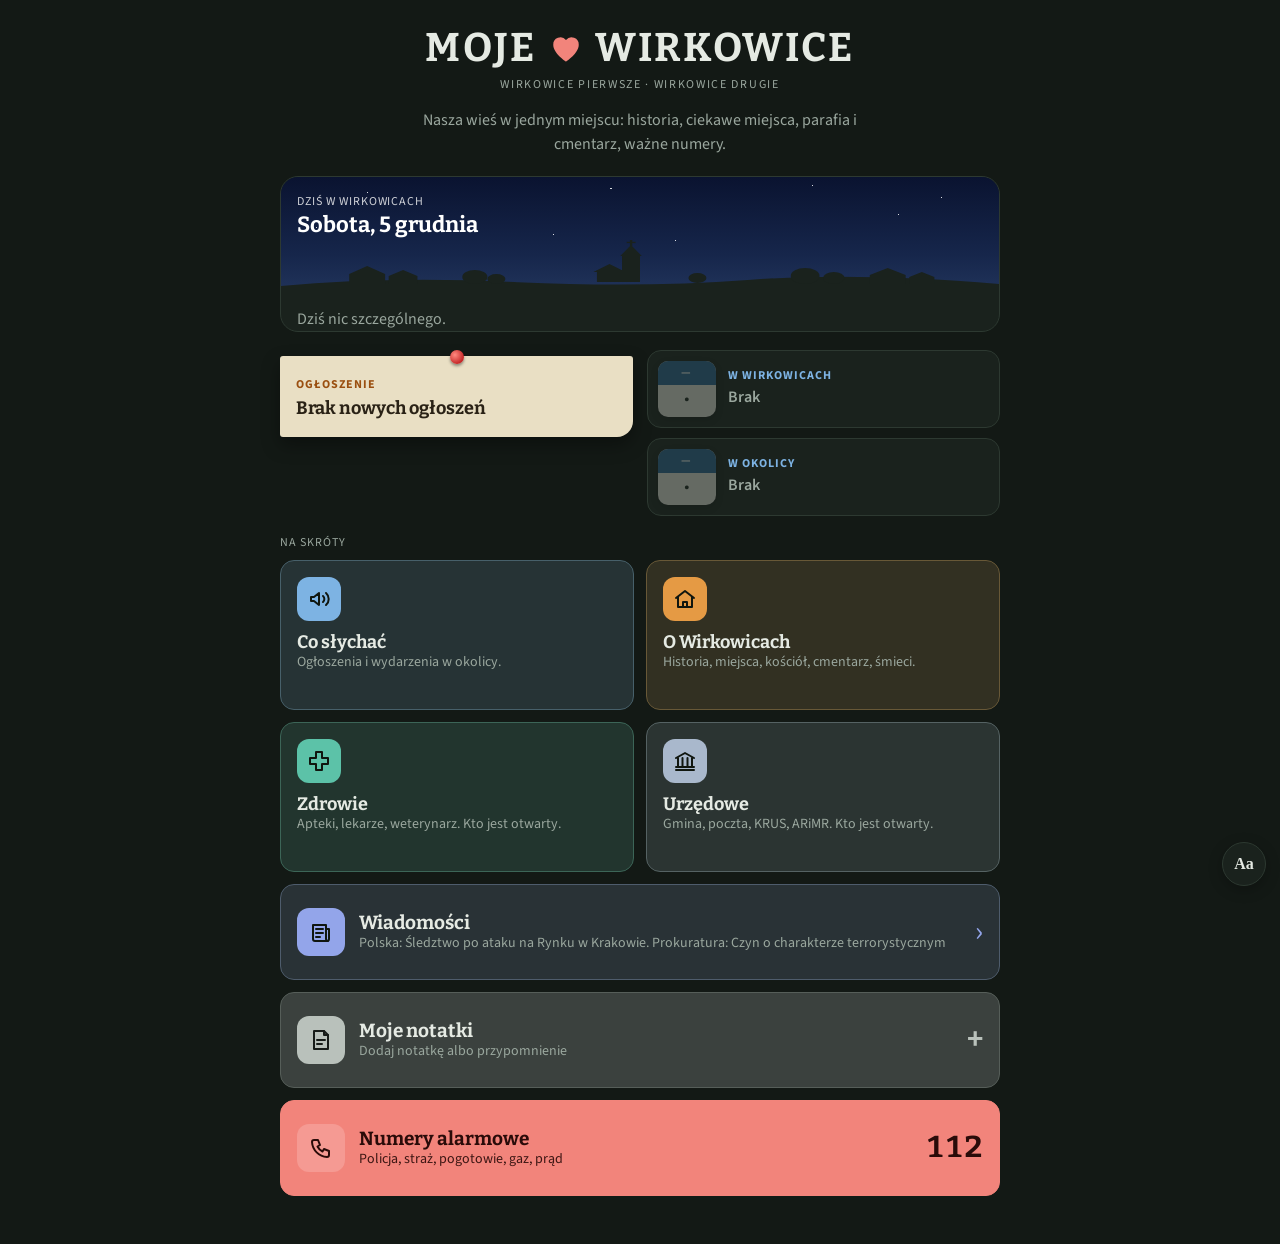
==== index.html @ 8e4ff2de "Pogoda z modelu ICON (dokładniejsza dla Polski) Co-Authored-By: Claude Opus 5.5 <noreply@anthropic.c" ====
<!doctype html>
<html lang="pl">
<head>
<meta charset="utf-8">
<meta name="viewport" content="width=device-width,initial-scale=1,viewport-fit=cover">
<meta name="robots" content="noindex,nofollow">
<meta name="theme-color" content="#131915">
<link rel="manifest" href="manifest.json">
<link rel="icon" href="ikona-192.png" type="image/png">
<link rel="apple-touch-icon" href="ikona-180.png">
<meta name="apple-mobile-web-app-capable" content="yes">
<meta name="apple-mobile-web-app-title" content="Wirkowice">
<style>body{margin:0}[hidden]{display:none!important}</style>
<script src="ustawienia.js"></script>
<script>if("serviceWorker" in navigator) addEventListener("load",()=>navigator.serviceWorker.register("sw.js").catch(()=>{}));</script>
</head>
<body>
<title>Moje Wirkowice</title>
<meta name="claude:viewport-fit-sides" content="cover">
<link rel="preconnect" href="https://fonts.googleapis.com">
<link rel="preconnect" href="https://fonts.gstatic.com" crossorigin>
<link rel="stylesheet" href="https://fonts.googleapis.com/css2?family=Bitter:wght@500;700&family=Source+Sans+3:wght@400;600;700&display=swap">
<link rel="stylesheet" href="wspolne.css">
<style>
/* Ogłoszenie jak kartka przypięta pinezką, wydarzenie jak kartka z kalendarza — każde wygląda inaczej */
.news{display:grid;grid-template-columns:1fr 1fr;gap:14px;margin:0 0 18px;align-items:start}
@media (max-width:600px){ .news{grid-template-columns:1fr} }
.news a{text-decoration:none;min-width:0}
.wyd2{display:flex;flex-direction:column;gap:10px;min-width:0}
.wyd2 .kal{grid-template-columns:58px 1fr;padding:10px;gap:12px}
.wyd2 .kal-d{font-size:24px}
.wyd2 .kal.pusty .kal-k{opacity:.35}
.wyd2 .kal.pusty .t{color:var(--muted);font-weight:600}
.news .t{font-weight:700;line-height:1.3;overflow:hidden;display:-webkit-box;-webkit-line-clamp:2;-webkit-box-orient:vertical}
.news .k{display:flex;align-items:center;gap:6px;font-size:12px;letter-spacing:.08em;text-transform:uppercase;font-weight:700}
.na-skroty{margin:4px 0 8px}
/* Wiadomości: szeroki kafelek z najnowszym nagłówkiem */
.tile.wiad-tile{grid-template-columns:48px 1fr auto;background:color-mix(in srgb,var(--h) 12%,var(--panel));border-color:color-mix(in srgb,var(--h) 32%,var(--line))}
.tile.wiad-tile:hover{border-color:var(--h)}
.tile.wiad-tile .ic{background:var(--h);color:#10160F}
.tile.wiad-tile p{display:-webkit-box;-webkit-line-clamp:2;-webkit-box-orient:vertical;overflow:hidden}
.tile.wiad-tile .big{grid-column:3;grid-row:1 / span 3;font-size:30px;color:var(--h)}
/* Moje notatki: szeroki pasek jak numery alarmowe, ale spokojny — ciemnoszary, tylko 112 jest pełnym kolorem */
.tile.notatki{--h:#B9C1BB;grid-template-columns:48px 1fr auto;background:#3B413E;border-color:#565E59}
.tile.notatki:hover{border-color:var(--h)}
.tile.notatki .ic{background:var(--h);color:#171C19}
.tile.notatki .big{grid-column:3;grid-row:1 / span 3;font-family:var(--f-display);font-weight:700;font-size:30px;color:var(--h);font-variant-numeric:tabular-nums}
/* Logo na górze: MOJE ♥ WIRKOWICE, na środku */
.logo{text-align:center;margin:6px 0 14px}
.logo h1{display:flex;justify-content:center;align-items:center;gap:.28em;font-size:clamp(26px,8.4vw,40px);letter-spacing:.06em;line-height:1.1;margin:0}
.logo .serce{width:.9em;height:.9em;fill:var(--alarm);flex:none}
.logo .eyebrow{margin:6px 0 0;letter-spacing:.14em}
.logo + .lead{text-align:center;margin-inline:auto}
@media (prefers-reduced-motion: no-preference){ .logo .serce{animation:bicie 2.4s ease-in-out infinite} }
@keyframes bicie{0%,60%,100%{transform:scale(1)}15%{transform:scale(1.14)}30%{transform:scale(1)}45%{transform:scale(1.08)}}
/* Karta „Dziś”: na górze niebo w kolorze pory dnia i pogody, z sylwetką wsi; pod spodem to, co dziś ważne */
.dzis{border-radius:18px;background:var(--panel);border:1px solid var(--line);margin:0 0 18px;overflow:hidden}
.niebo{--sky:linear-gradient(180deg,#2E6DB4,#79AEDB);position:relative;padding:16px 16px 58px;color:#fff;background:var(--sky)}
.niebo.chmury{--sky:linear-gradient(180deg,#4B5B70,#8A99AB)}
.niebo.deszcz{--sky:linear-gradient(180deg,#323C4A,#5D6977)}
.niebo.zmierzch{--sky:linear-gradient(180deg,#27305E 0%,#8E4E6B 58%,#E39A5B 100%)}
.niebo.noc{--sky:linear-gradient(180deg,#0A1330 0%,#16264B 65%,#22355C 100%)}
.niebo.noc::before{content:"";position:absolute;inset:0 0 40% 0;pointer-events:none;opacity:.85;background-image:
  radial-gradient(1.4px 1.4px at 12% 22%,#fff 50%,transparent 51%),radial-gradient(1px 1px at 28% 58%,#fff 50%,transparent 51%),
  radial-gradient(1.6px 1.6px at 46% 16%,#fff 50%,transparent 51%),radial-gradient(1px 1px at 61% 44%,#fff 50%,transparent 51%),
  radial-gradient(1.2px 1.2px at 74% 12%,#fff 50%,transparent 51%),radial-gradient(1px 1px at 86% 52%,#fff 50%,transparent 51%),
  radial-gradient(1.3px 1.3px at 38% 80%,#fff 50%,transparent 51%),radial-gradient(1px 1px at 92% 28%,#fff 50%,transparent 51%),
  radial-gradient(1px 1px at 5% 70%,#fff 50%,transparent 51%),radial-gradient(1.2px 1.2px at 55% 88%,#fff 50%,transparent 51%)}
.niebo>*{position:relative}
.niebo .eyebrow{color:rgba(255,255,255,.8)}
.dz-gl{display:flex;justify-content:space-between;align-items:center;gap:12px}
.dz-gl h2{font-size:22px;margin:0;color:#fff}
.pog{display:flex;align-items:center;gap:6px;flex:none}
.pog-ik{font-size:34px;line-height:1;filter:drop-shadow(0 2px 6px rgba(0,0,0,.25))}
.pog-t{font-family:var(--f-display);font-weight:700;font-size:40px;line-height:1;font-variant-numeric:tabular-nums}
.pog-opis{margin:6px 0 0;color:rgba(255,255,255,.92);font-size:15px;text-shadow:0 1px 2px rgba(0,0,0,.25)}
.pog-opis:empty{display:none}
.alert{display:flex;align-items:center;gap:8px;margin:10px 0 0;padding:7px 12px;border-radius:10px;font-weight:600;font-size:15px;
  background:rgba(8,14,30,.4);border:1px solid rgba(255,255,255,.3);color:#fff}
.alert b{color:var(--c)}
.niebo .wies{position:absolute;left:0;right:0;bottom:-1px;width:100%;height:58px;fill:var(--panel);display:block}
.dz-lista{display:flex;flex-direction:column;padding:0 16px}
.dz{--h:var(--green);display:grid;grid-template-columns:34px 1fr auto;align-items:center;gap:12px;padding:11px 0;border-bottom:1px solid var(--line);text-decoration:none;color:var(--fg)}
.dz:last-child{border-bottom:0}
.dz .i{width:34px;height:34px;border-radius:10px;display:grid;place-items:center;background:color-mix(in srgb,var(--h) 22%,var(--panel));color:var(--h)}
.dz .i svg{width:18px;height:18px}
.dz .x{min-width:0;line-height:1.3}
.dz .x small{display:block;color:var(--muted);font-size:14px}
.dz .x small.wk{display:flex;align-items:center;gap:8px;margin-top:3px}
.dz .x small.wk .worek{margin:0;vertical-align:0}
.dz .s{color:var(--muted);font-size:20px}
.dz.hot{margin:2px -10px;padding:11px 10px;border-radius:12px;border-bottom-color:transparent;background:color-mix(in srgb,var(--accent) 9%,transparent)}
.dz.hot .i{background:var(--accent);color:var(--on-accent)}
.dz.hot .x strong{color:var(--accent)}
.zrodlo-pog{margin:0;padding:2px 16px 12px;font-size:12px;color:var(--muted)}
.zrodlo-pog a{color:var(--muted)}
.moje{margin:0 0 14px}
.moje-gl{display:flex;justify-content:space-between;align-items:baseline;margin:0 0 6px}
.moje-gl h2{font-size:17px;margin:0}
.moje-gl a{color:var(--accent);font-weight:600;font-size:14px;text-decoration:none}
.moje-lista{display:flex;flex-direction:column;gap:8px}
.mn{display:flex;gap:10px;align-items:flex-start;padding:10px 12px;border-radius:12px;background:var(--panel);border:1px solid var(--line)}
.mn input{width:22px;height:22px;margin:1px 0 0;flex:none;accent-color:var(--green)}
.mn .tx{flex:1;min-width:0;white-space:pre-wrap;word-wrap:break-word;margin:0}
.mn small{display:block;color:var(--muted);font-size:13px;margin-top:2px}
.mn.due{background:var(--accent);border-color:var(--accent);color:var(--on-accent)}
.mn.due small{color:var(--on-accent);opacity:.9}
.mn.done .tx{text-decoration:line-through;opacity:.6}
</style>

<main class="wrap">
  <header class="logo">
    <h1 aria-label="Moje Wirkowice">MOJE<svg class="serce" viewBox="0 0 24 24" aria-hidden="true"><path d="M12 21s-8.5-5.3-8.5-11.2A4.8 4.8 0 0 1 12 6.6a4.8 4.8 0 0 1 8.5 3.2C20.5 15.7 12 21 12 21z"/></svg>WIRKOWICE</h1>
    <p class="eyebrow">Wirkowice Pierwsze · Wirkowice Drugie</p>
  </header>
  <p class="lead">Nasza wieś w jednym miejscu: historia, ciekawe miejsca, parafia i cmentarz, ważne numery.</p>

  <section class="dzis" aria-labelledby="dzData">
    <div class="niebo" id="niebo">
      <div class="dz-gl">
        <div><p class="eyebrow" style="margin:0">Dziś w Wirkowicach</p><h2 id="dzData"></h2></div>
        <div class="pog" id="pog" hidden><span class="pog-ik" id="pogIk" aria-hidden="true"></span><span class="pog-t" id="pogT"></span></div>
      </div>
      <p class="pog-opis" id="pogOpis"></p>
      <div id="pogAlert"></div>
      <svg class="wies" viewBox="0 0 400 58" preserveAspectRatio="none" aria-hidden="true">
        <path d="M0 46 Q60 36 130 42 T260 40 T400 44 V58 H0Z"/>
        <path d="M38 44V34l10-8 10 8v10zM60 44V36l8-6 8 6v8zM328 44V35l10-7 10 7v9zM350 44V37l7-5 7 5v7z"/>
        <path d="M176 42V31h14v11zM174 32l9-8 9 8zM190 42V15h10v27zM189 16l6-11 6 11z"/>
        <rect x="194.4" y="0" width="1.3" height="6"/><rect x="192.6" y="1.8" width="4.9" height="1.3"/>
        <circle cx="108" cy="37" r="7"/><circle cx="120" cy="39" r="5"/><circle cx="292" cy="36" r="8"/><circle cx="308" cy="38" r="6"/><circle cx="232" cy="38" r="5"/>
      </svg>
    </div>
    <div class="dz-lista" id="dzLista"><p class="muted" style="margin:10px 0">Wczytuję…</p></div>
  </section>

  <div class="news" aria-label="Najnowsze">
    <a href="co-slychac.html" id="nOgl" class="kartka"><span class="k">Ogłoszenie</span><span class="t">Wczytuję…</span><span class="m"></span></a>
    <div class="wyd2">
      <a href="co-slychac.html#wirkowice" id="nWydW" class="kal">
        <span class="kal-k" aria-hidden="true"><span class="kal-m">—</span><span class="kal-d">·</span><span class="kal-w"></span></span>
        <span class="kal-x"><span class="k">W Wirkowicach</span><span class="t">Wczytuję…</span><span class="m"></span><span class="cnt" hidden></span></span>
      </a>
      <a href="co-slychac.html#okolice" id="nWydO" class="kal">
        <span class="kal-k" aria-hidden="true"><span class="kal-m">—</span><span class="kal-d">·</span><span class="kal-w"></span></span>
        <span class="kal-x"><span class="k">W okolicy</span><span class="t">Wczytuję…</span><span class="m"></span><span class="cnt" hidden></span></span>
      </a>
    </div>
  </div>

  <section class="moje" id="moje" hidden aria-label="Moje notatki">
    <div class="moje-gl"><h2>Moje notatki</h2><a href="notatki.html">Wszystkie →</a></div>
    <div class="moje-lista" id="mojeLista"></div>
  </section>

  <p class="eyebrow na-skroty">Na skróty</p>
  <nav class="tiles kolor" aria-label="Działy">
    <a class="tile h-nieb" href="co-slychac.html">
      <span class="ic" aria-hidden="true"><svg viewBox="0 0 24 24" fill="none" stroke="currentColor" stroke-width="2" stroke-linecap="round" stroke-linejoin="round"><path d="M4 10v4h3l5 4V6L7 10z"/><path d="M16 9a4 4 0 0 1 0 6M19 6a8 8 0 0 1 0 12"/></svg></span>
      <span><h2>Co słychać</h2><p>Ogłoszenia i wydarzenia w okolicy.</p></span>
    </a>

    <a class="tile h-burs" href="o-wirkowicach.html">
      <span class="ic" aria-hidden="true"><svg viewBox="0 0 24 24" fill="none" stroke="currentColor" stroke-width="2" stroke-linecap="round" stroke-linejoin="round"><path d="M3 11l9-7 9 7"/><path d="M5 10v10h14V10"/><path d="M10 20v-5h4v5"/></svg></span>
      <span><h2>O Wirkowicach</h2><p>Historia, miejsca, kościół, cmentarz, śmieci.</p></span>
    </a>

    <a class="tile h-mieta" href="zdrowie.html">
      <span class="ic" aria-hidden="true"><svg viewBox="0 0 24 24" fill="none" stroke="currentColor" stroke-width="2" stroke-linecap="round" stroke-linejoin="round"><path d="M9 3h6v6h6v6h-6v6H9v-6H3V9h6z"/></svg></span>
      <span><h2>Zdrowie</h2><p>Apteki, lekarze, weterynarz. Kto jest otwarty.</p></span>
    </a>

    <a class="tile h-stal" href="urzedowe.html">
      <span class="ic" aria-hidden="true"><svg viewBox="0 0 24 24" fill="none" stroke="currentColor" stroke-width="2" stroke-linecap="round" stroke-linejoin="round"><path d="M3 9l9-5 9 5"/><path d="M5 9v9M9.5 9v9M14.5 9v9M19 9v9"/><path d="M3 21h18M3 18h18"/></svg></span>
      <span><h2>Urzędowe</h2><p>Gmina, poczta, KRUS, ARiMR. Kto jest otwarty.</p></span>
    </a>

    <a class="tile wide wiad-tile h-ind" href="wiadomosci.html">
      <span class="ic" aria-hidden="true"><svg viewBox="0 0 24 24" fill="none" stroke="currentColor" stroke-width="2" stroke-linecap="round" stroke-linejoin="round"><path d="M4 5h13v14a2 2 0 0 0 2 2H6a2 2 0 0 1-2-2z"/><path d="M17 9h3v10a2 2 0 0 1-2 2"/><path d="M7 9h7M7 13h7M7 17h4"/></svg></span>
      <span><h2>Wiadomości</h2><p id="wiadNaj">Polska, świat, religia, rolnictwo.</p></span>
      <span class="big" aria-hidden="true">›</span>
    </a>

    <a class="tile wide notatki" href="notatki.html">
      <span class="ic" aria-hidden="true"><svg viewBox="0 0 24 24" fill="none" stroke="currentColor" stroke-width="2" stroke-linecap="round" stroke-linejoin="round"><path d="M5 3h10l4 4v14H5z"/><path d="M15 3v4h4M8 12h8M8 16h5"/></svg></span>
      <span><h2>Moje notatki</h2><p id="notatkiOpis">Przypomnienia, tylko w tym telefonie.</p></span>
      <span class="big" id="ileNotatek" aria-hidden="true">+</span>
    </a>

    <a class="tile wide alarm" href="alarmowe.html">
      <span class="ic" aria-hidden="true"><svg viewBox="0 0 24 24" fill="none" stroke="currentColor" stroke-width="2" stroke-linecap="round" stroke-linejoin="round"><path d="M5 4h4l2 5-2.5 1.5a11 11 0 0 0 5 5L15 13l5 2v4a2 2 0 0 1-2 2A16 16 0 0 1 3 6a2 2 0 0 1 2-2"/></svg></span>
      <span><h2>Numery alarmowe</h2><p>Policja, straż, pogotowie, gaz, prąd</p></span>
      <span class="big" aria-hidden="true">112</span>
    </a>
  </nav>

</main>

<script src="dane.js"></script>
<script src="godziny.js"></script>
<script>
// Moje notatki na stronie głównej: przypomnienia, które nadeszły (podświetlone), i notatki przypięte „na stronie głównej”
function mojeNotatki(){
  const l=notatki(), due=l.filter(naCzasie), przyp=l.filter(n=>n.naGlownej&&!naCzasie(n)&&!n.zrobione);
  const pokaz=[...due,...przyp].slice(0,5);
  // liczba niezrobionych notatek na fioletowym pasku
  const ile=l.filter(n=>!n.zrobione).length;
  document.getElementById("ileNotatek").textContent=ile||"+";
  document.getElementById("notatkiOpis").textContent=ile?(due.length?`${due.length} ${due.length===1?"przypomnienie":"przypomnienia"} na teraz`:"Twoje notatki i przypomnienia"):"Dodaj notatkę albo przypomnienie";
  document.getElementById("moje").hidden=!pokaz.length;
  document.getElementById("mojeLista").innerHTML=pokaz.map(n=>{ const d=naCzasie(n);
    return `<label class="mn${d?" due pilne":""}" data-id="${n.id}"><input type="checkbox" aria-label="Zrobione">
      <span class="tx">${esc(n.tekst)}${n.kiedy?`<small>${d?"⏰ Przypomnienie · ":"⏰ "}${esc(opisKiedy(n.kiedy))}</small>`:""}</span></label>`; }).join("");
}
document.getElementById("mojeLista").addEventListener("change",e=>{
  const id=e.target.closest(".mn")?.dataset.id; if(!id) return;
  const l=notatki(), n=l.find(x=>x.id===id); if(!n) return;
  n.zrobione=e.target.checked; zapiszNotatki(l);
  e.target.closest(".mn").classList.add("done"); setTimeout(mojeNotatki,700);   // chwila, żeby było widać przekreślenie
});
mojeNotatki();
setInterval(mojeNotatki,60e3);   // przypomnienie z godziną pojawi się samo, gdy apka jest otwarta
addEventListener("pageshow",mojeNotatki);

// ===== Karta „Dziś” =====
const IK={
  smieci:'<path d="M4 7h16M9 7V4h6v3M6 7l1 13h10l1-13"/>',
  msza:'<path d="M12 2v4M10 4h4"/><path d="M12 6l-5 5v10h10V11z"/>',
  wyd:'<rect x="3" y="5" width="18" height="16" rx="2"/><path d="M3 10h18M8 3v4M16 3v4"/>',
  apteka:'<path d="M9 3h6v6h6v6h-6v6H9v-6H3V9h6z"/>'};
const ik=n=>`<span class="i" aria-hidden="true"><svg viewBox="0 0 24 24" fill="none" stroke="currentColor" stroke-width="2.2" stroke-linecap="round" stroke-linejoin="round">${IK[n]}</svg></span>`;
const KOL={smieci:"h-ziel",msza:"h-burs",wyd:"h-nieb",apteka:"h-mieta"};
const wiersz=(n,html,href,hot)=>`<a class="dz ${KOL[n]}${hot?" hot pilne":""}" href="${href}">${ik(n)}<span class="x">${html}</span><span class="s" aria-hidden="true">›</span></a>`;
const duza=s=>s.charAt(0).toUpperCase()+s.slice(1);
document.getElementById("dzData").textContent=duza(DNI[new Date().getDay()])+", "+ladnaData(new Date());

// Msze: „Msze w tygodniu” / „Msze w niedziele” z karty Parafia. Linia z nazwą miesiąca (np. „w listopadzie także 17:00”) liczy się tylko w tym miesiącu.
const MIES_W=["styczni","lut","marc","kwietni","maj","czerwc","lipc","sierpni","wrześni","październik","listopad","grudni"];
function mszeDnia(p,d){
  const t=(d.getDay()===0?p["msze w niedziele"]:p["msze w tygodniu"])||""; const g=[];
  t.split(/\n/).forEach(l=>{ const zMies=/maj|czerwc|lipc|sierp|wrześ|paźdz|listop|grud|stycz|lut|marc|kwiet/i.test(l);
    if(zMies && !l.toLowerCase().includes(MIES_W[d.getMonth()])) return;
    (l.match(/\b\d{1,2}[:.]\d{2}\b/g)||[]).forEach(x=>g.push(x.replace(".",":"))); });
  return [...new Set(g)].sort((a,b)=>minuty(a)-minuty(b));
}
let DANE=null;
function rysujDzis(){
  if(!DANE) return; const {sm,wy,par,zd}=DANE, teraz=new Date(), out=[];
  // Śmieci
  if(sm.length){ const t=sm[0].d.getTime(), dz=sm.filter(x=>x.d.getTime()===t), n=dniDo(sm[0].d), r=dz.map(x=>x.r).join(", ");
    const worki=`<span class="worki">${dz.map(x=>worek(x.r)).join("")}</span>`;
    out.push(n===0?wiersz("smieci",`<strong>Dziś wywóz śmieci</strong> od 7:00<small class="wk">${worki}<span>${esc(r)}</span></small>`,"smieci.html",true)
      :n===1?wiersz("smieci",`<strong>Wieczorem wystaw worki</strong>, wywóz jutro od 7:00<small class="wk">${worki}<span>${esc(r)}</span></small>`,"smieci.html",true)
      :wiersz("smieci",`Wywóz śmieci: ${esc(kiedy(sm[0].d))}<small class="wk">${worki}<span>${esc(r)} · za ${n} dni</span></small>`,"smieci.html"));
  }
  // Msza: dziś pozostałe, a gdy już były — jutro
  const t=teraz.getHours()*60+teraz.getMinutes(), dzisM=mszeDnia(par,teraz).filter(g=>minuty(g)>t-30);
  if(dzisM.length) out.push(wiersz("msza",`Msza dziś: <strong>${dzisM.join(", ")}</strong><small>Kościół w Wirkowicach</small>`,"parafia.html"));
  else { const j=new Date(dzis().getTime()+864e5), jm=mszeDnia(par,j);
    if(jm.length) out.push(wiersz("msza",`Msza jutro: ${jm.join(", ")}<small>Kościół w Wirkowicach</small>`,"parafia.html")); }
  // Wydarzenie dziś albo jutro
  wy.filter(r=>dniDo(data(r.data))<=1).slice(0,2).forEach(r=>{ const n=dniDo(data(r.data));
    out.push(wiersz("wyd",`<strong>${n===0?"Dziś":"Jutro"}: ${esc(r.nazwa)}</strong><small>${[r.godzina,r.miejsce].filter(Boolean).map(esc).join(" · ")}</small>`,"co-slychac.html",n===0)); });
  // Najbliższa apteka czynna teraz
  const apt=zd.filter(p=>p.k==="apteka"&&otwarte(p.godziny,teraz)===true)[0];
  if(apt) out.push(wiersz("apteka",`Apteka czynna teraz: <strong>${esc(apt.nazwa)}</strong><small>${esc(apt.miejscowosc||"")}${apt.odl<999?", ok. "+kmTxt(apt.odl):""} · ${esc(doKtorej(apt.godziny,teraz))}</small>`,"zdrowie.html"));
  document.getElementById("dzLista").innerHTML=out.join("")||'<p class="muted" style="margin:10px 0 0">Dziś nic szczególnego.</p>';
}
setInterval(rysujDzis,60e3);

// Pogoda: Open-Meteo (darmowe, bez klucza). Ostatnia prognoza zapamiętana — bez internetu pokazujemy ją z godziną.
const POGODA="https://api.open-meteo.com/v1/forecast?latitude=50.8722&longitude=23.0737&current=temperature_2m,weather_code,is_day&daily=weather_code,sunrise,sunset,temperature_2m_max,temperature_2m_min,precipitation_sum,wind_gusts_10m_max&models=icon_seamless&timezone=Europe%2FWarsaw&forecast_days=2";   // ICON (DWD): gęsta siatka ok. 2 km nad Polską, najbliżej pomiarów IMGW
const OPIS=c=>c===0?["☀️","Bezchmurnie"]:c<=2?["🌤️","Niewielkie zachmurzenie"]:c===3?["☁️","Pochmurno"]:c<=48?["🌫️","Mgła"]:c<=57?["🌦️","Mżawka"]:c<=67?["🌧️","Deszcz"]:c<=77?["🌨️","Śnieg"]:c<=82?["🌧️","Przelotny deszcz"]:c<=86?["🌨️","Przelotny śnieg"]:["⛈️","Burza"];
const st=x=>Math.round(x)+"°";
async function pogoda(){
  let p=null, stara=false;
  try{ const r=await fetch(POGODA); if(!r.ok) throw 0; p=await r.json(); try{ localStorage.setItem("wirk-pogoda",JSON.stringify({t:Date.now(),p})); }catch(e){} }
  catch(e){ try{ const z=JSON.parse(localStorage.getItem("wirk-pogoda")||"null"); if(z&&Date.now()-z.t<36e5*12){ p=z.p; stara=new Date(z.t); } }catch(e2){} }
  if(!p) return;
  const c=p.current, d=p.daily, [ikona,opis]=OPIS(c.weather_code);
  document.getElementById("pog").hidden=false;
  niebo(c, d);
  document.getElementById("pogIk").textContent=c.weather_code===0&&!c.is_day?"🌙":ikona;
  document.getElementById("pogT").textContent=st(c.temperature_2m);
  document.getElementById("pogOpis").textContent=`${c.weather_code===0&&!c.is_day?"Pogodna noc":opis} · dziś ${st(d.temperature_2m_min[0])} / ${st(d.temperature_2m_max[0])} · jutro ${st(d.temperature_2m_min[1])} / ${st(d.temperature_2m_max[1])}, ${OPIS(d.weather_code[1])[1].toLowerCase()}`+(stara?` (prognoza z ${stara.getHours()}:${String(stara.getMinutes()).padStart(2,"0")})`:"");
  // Ostrzeżenia: przymrozek (najbliższa noc), burza, silny wiatr, duże opady, śnieg
  const a=[], noc=new Date().getHours()>=12?1:0, kody=[d.weather_code[0],d.weather_code[1]];
  if(d.temperature_2m_min[noc]<=0) a.push(["#9CC8F2","Przymrozek",`${noc?"w nocy":"dziś rano"} do ${st(d.temperature_2m_min[noc])}`]);
  if(kody.some(k=>k>=95)) a.push(["#FFD27A","Burza",kody[0]>=95?"dziś":"jutro"]);
  const wi=Math.max(...d.wind_gusts_10m_max); if(wi>=60) a.push(["#FFD27A","Silny wiatr",`porywy do ${Math.round(wi)} km/h`]);
  const op=d.precipitation_sum.findIndex(x=>x>=10); if(op>=0) a.push(["#9CC8F2","Duże opady",`${op?"jutro":"dziś"} ok. ${Math.round(d.precipitation_sum[op])} mm`]);
  if(kody.some(k=>(k>=71&&k<=77)||k===85||k===86)) a.push(["#E6EEF5","Śnieg",kody.findIndex(k=>(k>=71&&k<=77)||k===85||k===86)?"jutro":"dziś"]);
  document.getElementById("pogAlert").innerHTML=a.map(([c,t,m])=>`<p class="alert" style="--c:${c}"><b>⚠ ${t}</b> ${m}</p>`).join("");
  if(!document.querySelector(".zrodlo-pog")) document.querySelector(".dzis").insertAdjacentHTML("beforeend",'<p class="zrodlo-pog">Pogoda: <a href="https://open-meteo.com/" target="_blank" rel="noopener">Open-Meteo</a></p>');
}
// Kolor nieba: noc / świt i zmierzch / pochmurno / deszcz / pogodnie. Bez prognozy — z samej godziny.
function niebo(c,d){
  const el=document.getElementById("niebo"), t=Date.now(), h=new Date().getHours();
  let k = h>=7&&h<16 ? "" : "noc";
  if(d&&d.sunrise){ const wsch=new Date(d.sunrise[0]).getTime(), zach=new Date(d.sunset[0]).getTime(), m=45*60e3;
    k = Math.abs(t-wsch)<m||Math.abs(t-zach)<m ? "zmierzch" : (t<wsch||t>zach) ? "noc" : ""; }
  if(c&&k===""){ const w=c.weather_code; k = w>=51 ? "deszcz" : w>=3 ? "chmury" : ""; }
  el.className="niebo"+(k?" "+k:"");
}
niebo();
pogoda(); setInterval(pogoda,30*60e3);
// Najnowszy nagłówek z Polski na kafelku „Wiadomości”
fetch("wiadomosci.json?t="+Date.now(),{cache:"no-store"}).then(r=>r.ok?r.json():null).then(w=>{
  const n=w&&w.polska&&w.polska[0]; if(n) document.getElementById("wiadNaj").textContent="Polska: "+n.t;
}).catch(()=>{});

const ustaw=(id,t,m)=>{ const a=document.getElementById(id); a.querySelector(".t").textContent=t; a.querySelector(".m").textContent=m; };
(async()=>{
  // Karta „Dziś”: śmieci, wydarzenia, msze (Parafia), apteki (Zdrowie) — wczytane równolegle
  const [s0,w0,p0,z0]=await Promise.all(["Smieci","Wydarzenia","Parafia","Zdrowie"].map(k=>wczytaj(k).catch(()=>({wiersze:[]}))));
  const par={}; p0.wiersze.forEach(r=>{ if(r.pole&&r.tresc) par[r.pole.trim().toLowerCase()]=r.tresc; });
  DANE={sm:s0.wiersze.map(r=>({d:data(r.data),r:r.rodzaj})).filter(x=>x.d&&x.d>=dzis()).sort((a,b)=>a.d-b.d),
        wy:w0.wiersze.filter(r=>r.nazwa&&!wOkolicy(r)&&data(r.data)&&data(r.data)>=dzis()).sort((a,b)=>data(a.data)-data(b.data)),
        par, zd:z0.wiersze.filter(r=>r.nazwa).map(miejsceZdrowia).sort((a,b)=>a.odl-b.odl)};
  rysujDzis();

  const o=await wczytaj("Ogloszenia");
  const ogl=o.wiersze.filter(r=>r.tytul).filter(ogloszenieAktualne).sort((a,b)=>(data(b.data)||0)-(data(a.data)||0));
  if(ogl.length){ const d=data(ogl[0].data); ustaw("nOgl",ogl[0].tytul,d?kiedy(d):""); } else ustaw("nOgl","Brak nowych ogłoszeń","");
  // Najbliższe wydarzenie z licznikiem; dziś/jutro — podświetlone i pulsujące
  const w=await wczytaj("Wydarzenia");
  const wy=w.wiersze.filter(r=>r.nazwa&&data(r.data)&&data(r.data)>=dzis()).sort((a,b)=>data(a.data)-data(b.data));
  const MS=["STY","LUT","MAR","KWI","MAJ","CZE","LIP","SIE","WRZ","PAŹ","LIS","GRU"], DS=["niedz.","pon.","wt.","śr.","czw.","pt.","sob."];
  const pokazWyd=(id,r)=>{ const a=document.getElementById(id), cnt=a.querySelector(".cnt");
    if(!r){ a.classList.add("pusty"); cnt.hidden=true; a.querySelector(".kal-m").textContent="—"; a.querySelector(".kal-d").textContent="·"; a.querySelector(".kal-w").textContent=""; ustaw(id,"Brak",""); return; }
    const d=data(r.data), n=dniDo(d);
    a.querySelector(".kal-m").textContent=MS[d.getMonth()]; a.querySelector(".kal-d").textContent=d.getDate(); a.querySelector(".kal-w").textContent=DS[d.getDay()];
    cnt.hidden=false; cnt.textContent = n===0?"Dziś!":n===1?"Jutro!":`za ${n} dni`;
    ustaw(id,r.nazwa,[r.godzina,gdzieWyd(r)].filter(Boolean).join(" · "));
    if(n<=1) a.classList.add("hot","pilne");
  };
  pokazWyd("nWydW",wy.find(r=>!wOkolicy(r)));
  pokazWyd("nWydO",wy.find(wOkolicy));

})();
</script>

</body>
</html>
---- wspolne.css ----
/* Moje Wirkowice — wspólny wygląd modułów (ten sam styl co plan cmentarza) */
:root{
  --bg:#EDF0EB; --panel:#FBFCFA; --fg:#1D2520; --muted:#5B685F; --line:#D2D9D1;
  --accent:#B9661A; --accent-soft:#F6E3CC; --on-accent:#FFFFFF;
  --green:#3E6B4A; --green-soft:#DCE8DD;
  --alarm:#B3261E; --alarm-soft:#FBE4E2; --on-alarm:#FFFFFF;
  --f-display:"Bitter", Georgia, "Times New Roman", serif;
  --f-body:"Source Sans 3", "Segoe UI", system-ui, sans-serif;
}
@media (prefers-color-scheme: dark){:root:not([data-theme="light"]){
  --bg:#131915; --panel:#1A221D; --fg:#E5EAE3; --muted:#9AA79E; --line:#2D3931;
  --accent:#E59A44; --accent-soft:#3D2C19; --on-accent:#1A1208;
  --green:#8FC29C; --green-soft:#1F3125;
  --alarm:#F2847B; --alarm-soft:#3B1A18; --on-alarm:#2A0B09; color-scheme:dark }}
:root[data-theme="dark"]{
  --bg:#131915; --panel:#1A221D; --fg:#E5EAE3; --muted:#9AA79E; --line:#2D3931;
  --accent:#E59A44; --accent-soft:#3D2C19; --on-accent:#1A1208;
  --green:#8FC29C; --green-soft:#1F3125;
  --alarm:#F2847B; --alarm-soft:#3B1A18; --on-alarm:#2A0B09; color-scheme:dark }

body{margin:0;background:var(--bg);color:var(--fg);font-family:var(--f-body);font-size:16px;line-height:1.5}
.wrap{max-width:720px;margin:0 auto;padding-block:20px 48px;
  padding-left:max(16px,env(safe-area-inset-left,0px));padding-right:max(16px,env(safe-area-inset-right,0px))}
a{color:inherit}
.back{display:inline-flex;align-items:center;gap:6px;font-weight:600;color:var(--muted);text-decoration:none;font-size:15px;padding:6px 0}
.back:hover{color:var(--fg)}
.eyebrow{font-size:12px;letter-spacing:.08em;text-transform:uppercase;color:var(--muted);margin:14px 0 4px}
h1{font-family:var(--f-display);font-weight:700;font-size:30px;line-height:1.15;margin:0 0 6px;text-wrap:balance}
h2{font-family:var(--f-display);font-weight:700;font-size:20px;line-height:1.25;margin:0 0 4px;text-wrap:balance}
.lead{color:var(--muted);margin:0 0 20px;max-width:60ch}
.muted{color:var(--muted)}
.pill{display:inline-block;font-size:11px;letter-spacing:.06em;text-transform:uppercase;font-weight:700;
  padding:2px 8px;border-radius:999px;background:var(--accent-soft);color:var(--accent)}
.pill.ok{background:var(--green-soft);color:var(--green)}
.tile .pill{align-self:flex-start}

/* kafelki na stronie głównej */
/* Kafelki: wszystkie tak samo — ikona po lewej, tytuł i opis obok, ta sama wysokość */
.tiles{display:grid;grid-template-columns:1fr 1fr;gap:12px}
.tile{display:grid;grid-template-columns:48px 1fr;align-items:center;column-gap:14px;row-gap:2px;min-width:0;min-height:96px;box-sizing:border-box;
  padding:14px 16px;border-radius:14px;background:var(--panel);border:1px solid var(--line);text-decoration:none;color:var(--fg)}
.tile>*{grid-column:2;min-width:0}
.tile>.ic{grid-column:1;grid-row:1 / span 3;align-self:center}
.tile{align-content:center}                                   /* nadmiar wysokości dzielony równo góra/dół */
.tile>span:not(.ic):not(.big):not(.pill){grid-row:1 / span 3;align-self:center}   /* tytuł+opis w jednym bloku: na wysokości ikony */
.tile:hover{border-color:var(--muted)}
.tile:focus-visible,.btn:focus-visible,.num:focus-visible{outline:2px solid var(--accent);outline-offset:2px}
.tile .ic{width:48px;height:48px;border-radius:12px;display:grid;place-items:center;background:var(--green-soft);color:var(--green)}
.tile .ic svg{width:24px;height:24px}
.tile h2{font-size:19px;margin:0}
.tile p{margin:0;color:var(--muted);font-size:14px;line-height:1.35}
.tile .pill{justify-self:start;margin-top:4px}
.tile.wide{grid-column:1/-1}
.tile.alarm{grid-template-columns:48px 1fr auto;background:var(--alarm);border-color:var(--alarm);color:var(--on-alarm)}
.tile.alarm p{color:var(--on-alarm);opacity:.9}
.tile.alarm .ic{background:rgba(255,255,255,.18);color:var(--on-alarm)}
.tile.alarm .big{grid-column:3;grid-row:1 / span 3;font-family:var(--f-display);font-weight:700;font-size:30px;font-variant-numeric:tabular-nums}
@media (max-width:600px){ .tiles{grid-template-columns:1fr} }

/* listy i karty */
.list{display:flex;flex-direction:column;gap:10px}
.card{padding:14px 16px;border-radius:12px;background:var(--panel);border:1px solid var(--line);min-width:0}
.card.empty{border-style:dashed;background:transparent}
.btns{display:flex;gap:8px;flex-wrap:wrap;margin-top:10px}
.btn{font:inherit;font-weight:600;font-size:15px;padding:9px 14px;border-radius:10px;border:1px solid var(--line);
  background:var(--bg);color:var(--fg);cursor:pointer;text-decoration:none;display:inline-flex;align-items:center;gap:6px}
.btn.primary{background:var(--accent);border-color:var(--accent);color:var(--on-accent)}
.section{margin-top:28px}
.section > h2{margin-bottom:10px}

/* numery alarmowe */
.num{display:grid;grid-template-columns:112px minmax(0,1fr);align-items:center;gap:12px;padding:12px 14px;border-radius:12px;background:var(--panel);
  border:1px solid var(--line);text-decoration:none;color:var(--fg)}
.num b{font-family:var(--f-display);font-size:26px;white-space:nowrap;font-variant-numeric:tabular-nums}
.num b.dl{font-size:18px}   /* długie numery (116 123, 800 …): mniejsze, w jednej linii, tekst obok zaczyna się zawsze w tym samym miejscu */
.num span{display:flex;flex-direction:column;min-width:0}
.num small{color:var(--muted);font-size:14px}
.num.main{background:var(--alarm);border-color:var(--alarm);color:var(--on-alarm)}
.num.main b{font-size:40px}
.num.main small{color:var(--on-alarm);opacity:.9}
.where{margin-top:12px}
.coords{font-family:ui-monospace,Consolas,monospace;font-size:18px;font-weight:700;user-select:all;margin:6px 0}
footer{margin-top:36px;color:var(--muted);font-size:13px}

/* ===== Ruch: wejście ekranu, reakcja na dotyk, podświetlenie pilnych rzeczy ===== */
@keyframes wejscie{from{opacity:.55;transform:translateY(10px)}to{opacity:1;transform:none}}
@keyframes pilne{0%,100%{box-shadow:0 0 0 0 var(--accent)}60%{box-shadow:0 0 0 7px transparent}}
@media (prefers-reduced-motion: no-preference){
  .wrap{animation:wejscie .35s ease-out both}
  .tiles>*,.list>*,.news>*{animation:wejscie .45s ease-out both}
  .tiles>:nth-child(2),.list>:nth-child(2),.news>:nth-child(2){animation-delay:.05s}
  .tiles>:nth-child(3),.list>:nth-child(3),.news>:nth-child(3){animation-delay:.1s}
  .tiles>:nth-child(4),.list>:nth-child(4){animation-delay:.15s}
  .tiles>:nth-child(5),.list>:nth-child(5){animation-delay:.2s}
  .tiles>:nth-child(n+6),.list>:nth-child(n+6){animation-delay:.25s}
  .tile,.btn,.num,.news a{transition:transform .14s ease,box-shadow .2s ease,border-color .2s ease}
  .tile:active,.btn:active,.num:active,.news a:active{transform:scale(.96)}
  .tile .ic{transition:transform .25s ease}
  .tile:active .ic{transform:rotate(-8deg) scale(1.08)}
  .pilne{animation:pilne 1.8s ease-out infinite}
}
@media (hover:hover) and (prefers-reduced-motion: no-preference){
  .tile:hover{transform:translateY(-3px);box-shadow:0 8px 22px rgba(20,30,22,.10)}
  .tile:hover .ic{transform:rotate(-6deg) scale(1.06)}
}

/* Minione: zwinięta lista starszych wpisów */
.minione{margin-top:12px}
.minione>summary{display:inline-flex;align-items:center;gap:8px;cursor:pointer;list-style:none;font-weight:600;font-size:15px;
  padding:8px 14px;border-radius:999px;border:1px solid var(--line);background:var(--panel);color:var(--muted)}
.minione>summary::-webkit-details-marker{display:none}
.minione>summary::before{content:"";width:7px;height:7px;border-right:2px solid currentColor;border-bottom:2px solid currentColor;transform:rotate(-45deg);transition:transform .2s}
.minione[open]>summary::before{transform:rotate(45deg)}
.minione>summary:hover{color:var(--fg);border-color:var(--muted)}
.minione>summary:focus-visible{outline:2px solid var(--accent);outline-offset:2px}
.minione>div{margin-top:10px;opacity:.72}

/* worki na śmieci */
.worek{display:inline-block;width:22px;height:24px;vertical-align:-6px;margin-right:6px;flex:none}
.worki{display:inline-flex;gap:2px;align-items:center}

/* ===== Kolory działów (--h): strona główna i podstrony ===== */
.h-nieb{--h:#7DB3E3}.h-burs{--h:#E59A44}.h-mieta{--h:#5CC2A8}.h-fiol{--h:#B9A2E8}.h-ziel{--h:#8FC29C}
.h-ind{--h:#93A5EA}.h-szary{--h:#B9C1BB}.h-stal{--h:#A9B8CC}.h-sepia{--h:#D9AC78}.h-zlot{--h:#E3C26B}.h-mor{--h:#6CC4D6}.h-alarm{--h:var(--alarm)}
/* Działy: każdy w swoim kolorze, po dwa w rzędzie */
.tiles.kolor{grid-template-columns:1fr 1fr}
.tiles.kolor .tile:not(.wide){display:flex;flex-direction:column;align-items:flex-start;gap:10px;min-height:150px;padding:16px;
  background:color-mix(in srgb,var(--h) 12%,var(--panel));border-color:color-mix(in srgb,var(--h) 32%,var(--line))}
.tiles.kolor .tile:not(.wide) .ic{background:var(--h);color:#10160F;width:44px;height:44px;align-self:flex-start}
.tiles.kolor .tile:not(.wide)>span:not(.ic){align-self:stretch}
.tiles.kolor .tile:not(.wide) h2{font-size:18px;text-wrap:wrap}
.tiles.kolor .tile:not(.wide):hover{border-color:var(--h)}
/* Nagłówek podstrony: ikona w kolorze działu, tytuł, opis */
.naglowek{display:flex;gap:14px;align-items:center;margin:8px 0 22px;padding:18px 16px;border-radius:18px;position:relative;overflow:hidden;
  background:linear-gradient(135deg,color-mix(in srgb,var(--h,var(--green)) 26%,var(--panel)) 0%,var(--panel) 80%);border:1px solid color-mix(in srgb,var(--h,var(--green)) 35%,var(--line))}
.naglowek>.ic{width:56px;height:56px;border-radius:16px;background:var(--h,var(--green));color:#10160F;display:grid;place-items:center;flex:none;box-shadow:0 6px 16px color-mix(in srgb,var(--h,var(--green)) 30%,transparent)}
.naglowek>.ic svg{width:28px;height:28px}
.naglowek>div{min-width:0}
.naglowek h1{margin:0}
.naglowek .lead{margin:4px 0 0;font-size:15px;line-height:1.4}
.naglowek::after{content:"";position:absolute;right:-40px;top:-40px;width:140px;height:140px;border-radius:50%;background:var(--h,var(--green));opacity:.08;pointer-events:none}
/* nagłówki sekcji: kreska w kolorze działu */
.section>h2{display:flex;align-items:center;gap:10px}
.section>h2::before{content:"";width:5px;height:1em;border-radius:3px;background:var(--h,var(--accent));flex:none}
.back{color:color-mix(in srgb,var(--h,var(--muted)) 55%,var(--muted))}
/* Ogłoszenie: kartka przypięta pinezką. Wydarzenie: kartka z kalendarza */
.kartka{position:relative;display:flex;flex-direction:column;gap:3px;padding:20px 16px 14px;margin-top:6px;
  background:#E9DFC4;color:#2A2216;border-radius:3px 3px 16px 3px;transform:rotate(-.7deg);box-shadow:0 8px 18px rgba(0,0,0,.35)}
.kartka::before{content:"";position:absolute;top:-6px;left:50%;width:14px;height:14px;margin-left:-7px;border-radius:50%;
  background:radial-gradient(circle at 35% 35%,#FF8A80,#C62828 70%);box-shadow:0 2px 3px rgba(0,0,0,.4)}
.kartka .k{color:#9A4F10;font-size:12px;letter-spacing:.08em;text-transform:uppercase;font-weight:700}
.kartka .t{font-family:var(--f-display);font-size:18px}
.kartka .m{color:#6B5E45;font-size:14px}
.kal{display:grid;grid-template-columns:74px 1fr;gap:14px;align-items:center;padding:12px;border-radius:14px;background:var(--panel);border:1px solid var(--line);color:var(--fg)}
.kal-k{display:flex;flex-direction:column;align-items:center;border-radius:10px;overflow:hidden;background:#F2EFE8;color:#1D2520;box-shadow:0 3px 8px rgba(0,0,0,.3)}
.kal-m{align-self:stretch;text-align:center;background:#2F6A9E;color:#fff;font-size:12px;font-weight:700;letter-spacing:.1em;padding:3px 0}
.kal-d{font-family:var(--f-display);font-weight:700;font-size:32px;line-height:1.05;margin-top:2px;font-variant-numeric:tabular-nums}
.kal-w{font-size:12px;color:#5B685F;margin-bottom:5px}
.kal-x{display:flex;flex-direction:column;gap:2px;min-width:0}
.kal .k{color:#7DB3E3}
.kal .m{color:var(--muted);font-size:14px}
.kal .cnt{align-self:flex-start;margin-top:4px;font-size:13px;font-weight:700;padding:2px 9px;border-radius:999px;background:#1E3550;color:#9CC8F2}
.kal.hot{border-color:#7DB3E3;background:color-mix(in srgb,#7DB3E3 16%,var(--panel))}
.kal.hot .cnt{background:#7DB3E3;color:#0E1A26}
.list>.kartka:nth-child(even){transform:rotate(.6deg)}
.kartka .op{margin:2px 0 0;white-space:pre-line}
.kartka details summary{cursor:pointer;color:#9A4F10;font-weight:700;margin-top:6px;list-style:none}
.kartka details summary::-webkit-details-marker{display:none}
.kartka details summary::after{content:" ▾"}
.kartka details[open] summary{display:none}
.kartka .link{align-self:flex-start;margin-top:10px;padding:9px 14px;border-radius:10px;background:#2A2216;color:#F3EAD2;font-weight:700;text-decoration:none}
.kartka .link:focus-visible,.kartka summary:focus-visible{outline:2px solid #9A4F10;outline-offset:2px}
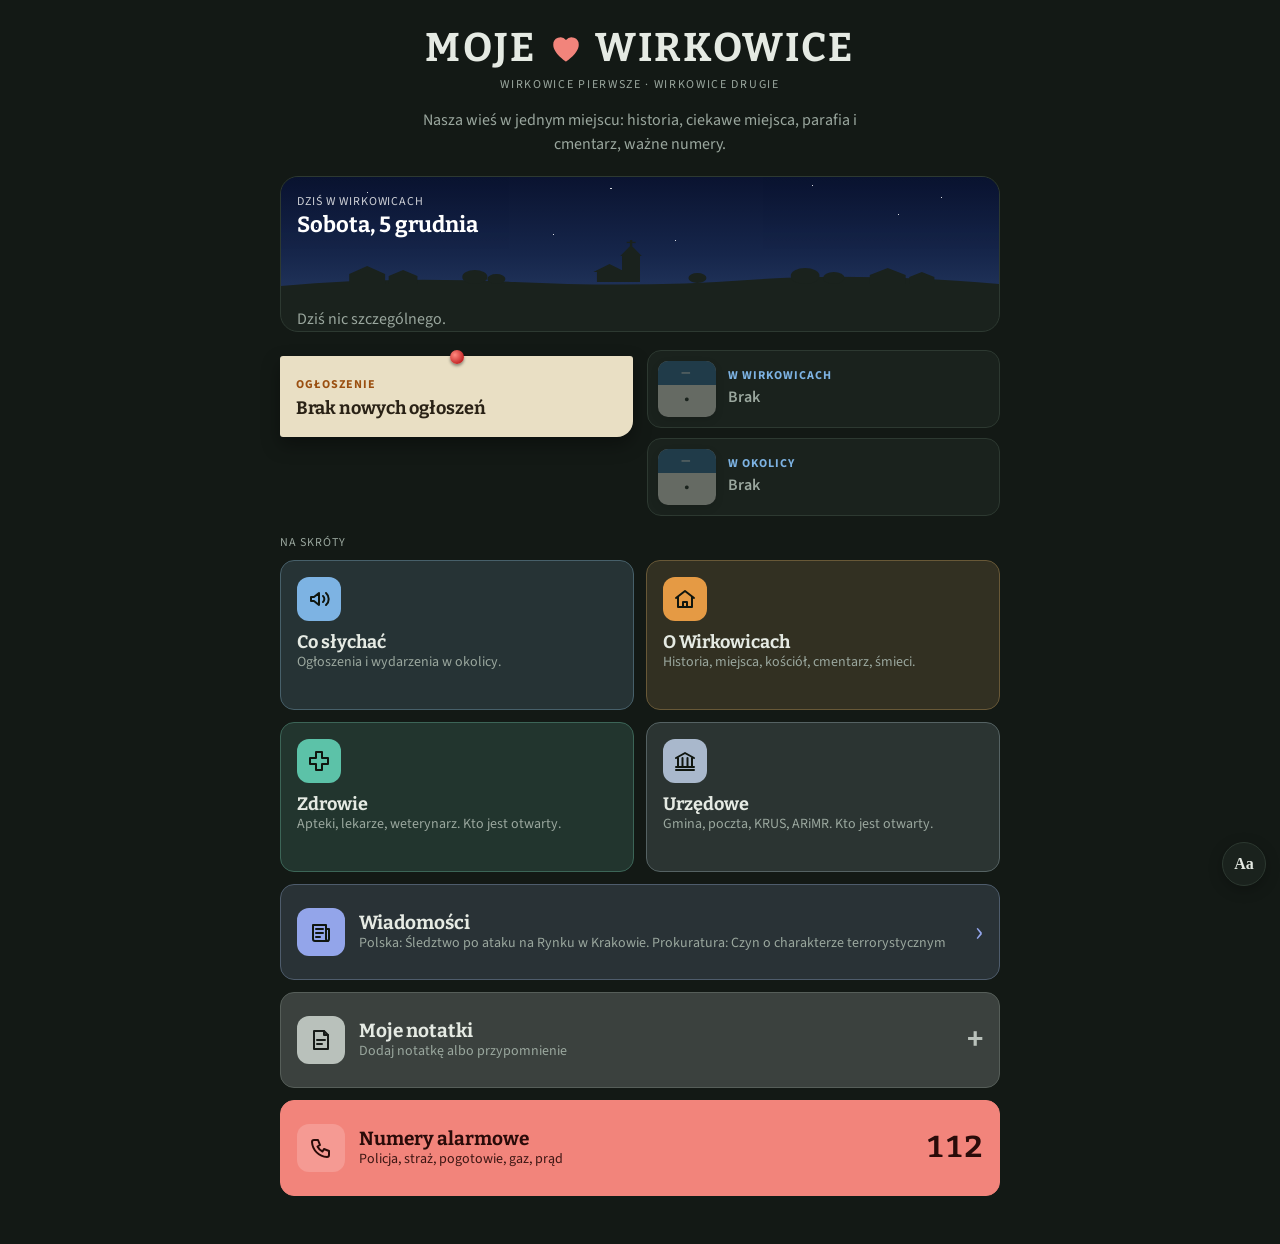
==== commit 5a24469c: "Szybsza apka: płynne przejścia, strony z pamięci, dane od razu z kopii; instrukcja instalacji w Aa C" ====
--- a/index.html
+++ b/index.html
@@ -51,6 +51,15 @@
 .logo .serce{width:.9em;height:.9em;fill:var(--alarm);flex:none}
 .logo .eyebrow{margin:6px 0 0;letter-spacing:.14em}
 .logo + .lead{text-align:center;margin-inline:auto}
+/* Podpowiedź „Dodaj do ekranu” — tylko w telefonie, gdy apka nie jest zainstalowana */
+.instaluj{position:relative;margin:0 0 16px;padding:12px 44px 12px 14px;border-radius:14px;background:color-mix(in srgb,var(--accent) 12%,var(--panel));border:1px solid color-mix(in srgb,var(--accent) 45%,var(--line));font-size:15px;line-height:1.45}
+.instaluj p{margin:0}
+.instaluj b{color:var(--fg)}
+.instaluj .ik-ud{display:inline-block;width:17px;height:17px;vertical-align:-3px;color:var(--accent)}
+.instaluj .x{position:absolute;top:6px;right:6px;width:34px;height:34px;border:0;border-radius:50%;background:transparent;color:var(--muted);font-size:22px;line-height:1;cursor:pointer}
+.instaluj .btn{margin-top:10px}
+/* Znacznik „nowe” na kafelku Co słychać */
+.tile .nowe-plak{grid-column:2;justify-self:start;margin:4px 0 0}
 @media (prefers-reduced-motion: no-preference){ .logo .serce{animation:bicie 2.4s ease-in-out infinite} }
 @keyframes bicie{0%,60%,100%{transform:scale(1)}15%{transform:scale(1.14)}30%{transform:scale(1)}45%{transform:scale(1.08)}}
 /* Karta „Dziś”: na górze niebo w kolorze pory dnia i pogody, z sylwetką wsi; pod spodem to, co dziś ważne */
@@ -114,6 +123,7 @@
     <p class="eyebrow">Wirkowice Pierwsze · Wirkowice Drugie</p>
   </header>
   <p class="lead">Nasza wieś w jednym miejscu: historia, ciekawe miejsca, parafia i cmentarz, ważne numery.</p>
+  <div class="instaluj" id="instaluj" hidden role="note"></div>
 
   <section class="dzis" aria-labelledby="dzData">
     <div class="niebo" id="niebo">
@@ -157,7 +167,7 @@
   <nav class="tiles kolor" aria-label="Działy">
     <a class="tile h-nieb" href="co-slychac.html">
       <span class="ic" aria-hidden="true"><svg viewBox="0 0 24 24" fill="none" stroke="currentColor" stroke-width="2" stroke-linecap="round" stroke-linejoin="round"><path d="M4 10v4h3l5 4V6L7 10z"/><path d="M16 9a4 4 0 0 1 0 6M19 6a8 8 0 0 1 0 12"/></svg></span>
-      <span><h2>Co słychać</h2><p>Ogłoszenia i wydarzenia w okolicy.</p></span>
+      <span><h2>Co słychać</h2><p>Ogłoszenia i wydarzenia w okolicy.</p><span class="nowe-plak" id="ileNowych" hidden></span></span>
     </a>
 
     <a class="tile h-burs" href="o-wirkowicach.html">
@@ -309,6 +319,26 @@
   const n=w&&w.polska&&w.polska[0]; if(n) document.getElementById("wiadNaj").textContent="Polska: "+n.t;
 }).catch(()=>{});
 
+// Podpowiedź instalacji: telefon + otwarte w przeglądarce (nie z ikony) + nie zamknięta wcześniej
+let PROSBA_INSTALACJI=null;
+addEventListener("beforeinstallprompt",e=>{ e.preventDefault(); PROSBA_INSTALACJI=e; const b=document.getElementById("bInstaluj"); if(b) b.hidden=false; });
+(()=>{
+  const el=document.getElementById("instaluj");
+  const zainstalowana=matchMedia("(display-mode: standalone)").matches||navigator.standalone===true;
+  const telefon=/Android|iPhone|iPad|iPod/i.test(navigator.userAgent);
+  let zamknieta=false; try{ zamknieta=localStorage.getItem("wirk-instaluj-x")==="1"; }catch(e){}
+  if(zainstalowana||!telefon||(zamknieta&&!wAplikacji())) return;
+  const ud='<svg class="ik-ud" viewBox="0 0 24 24" fill="none" stroke="currentColor" stroke-width="2" stroke-linecap="round" stroke-linejoin="round" aria-hidden="true"><path d="M12 3v12M8 7l4-4 4 4"/><path d="M5 11v9h14v-9"/></svg>';
+  let h;
+  if(wAplikacji()) h=`<b>Otwórz apkę w przeglądarce.</b> W Messengerze i na Facebooku nie działa lokalizacja ani kalendarz. Dotknij <b>⋯</b> u góry ekranu i wybierz <b>Otwórz w ${iPhone()?"Safari":"przeglądarce"}</b>.`;
+  else if(iPhone()&&/FxiOS|CriOS|EdgiOS|OPiOS/.test(navigator.userAgent)) h=`<b>Dodaj Moje Wirkowice do ekranu.</b> Najlepiej działa z <b>Safari</b>: otwórz tę stronę w Safari i tam dotknij <b>Udostępnij</b> ${ud} → <b>Do ekranu głównego</b>, zostaw włączone <b>Otwórz jako aplikację www</b> i dotknij <b>Dodaj</b>.`;
+  else if(iPhone()) h=`<b>Dodaj Moje Wirkowice do ekranu.</b> Dotknij <b>Udostępnij</b> ${ud} (w nowszym Safari najpierw <b>⋯</b>), potem <b>Do ekranu głównego</b>, zostaw włączone <b>Otwórz jako aplikację www</b> i dotknij <b>Dodaj</b>. Apka dostanie własną ikonę.`;
+  else h=`<b>Dodaj Moje Wirkowice do ekranu.</b> Dotknij <b>⋮</b> w prawym górnym rogu i wybierz <b>Dodaj do ekranu głównego</b> albo <b>Zainstaluj aplikację</b>.<br><button type="button" class="btn primary" id="bInstaluj"${PROSBA_INSTALACJI?"":" hidden"}>Zainstaluj</button>`;
+  el.innerHTML=`<p>${h}</p><button type="button" class="x" aria-label="Zamknij podpowiedź">×</button>`; el.hidden=false;
+  el.querySelector(".x").onclick=()=>{ el.hidden=true; try{ localStorage.setItem("wirk-instaluj-x","1"); }catch(e){} };
+  el.addEventListener("click",async e=>{ if(!e.target.closest("#bInstaluj")||!PROSBA_INSTALACJI) return;
+    PROSBA_INSTALACJI.prompt(); const w=await PROSBA_INSTALACJI.userChoice.catch(()=>null); if(w&&w.outcome==="accepted") el.hidden=true; PROSBA_INSTALACJI=null; });
+})();
 const ustaw=(id,t,m)=>{ const a=document.getElementById(id); a.querySelector(".t").textContent=t; a.querySelector(".m").textContent=m; };
 (async()=>{
   // Karta „Dziś”: śmieci, wydarzenia, msze (Parafia), apteki (Zdrowie) — wczytane równolegle
@@ -336,6 +366,10 @@
   };
   pokazWyd("nWydW",wy.find(r=>!wOkolicy(r)));
   pokazWyd("nWydO",wy.find(wOkolicy));
+  // Co przybyło od ostatniej wizyty w „Co słychać”: znacznik na kafelku i przy ogłoszeniu
+  const NOWE=nowe([...ogl,...wy].map(kluczWpisu));
+  if(NOWE.size){ const b=document.getElementById("ileNowych"); b.hidden=false; b.textContent=NOWE.size===1?"1 nowe":NOWE.size+" nowe"; }
+  if(ogl.length&&NOWE.has(kluczWpisu(ogl[0]))) document.querySelector("#nOgl .k").insertAdjacentHTML("beforeend",'<span class="nowe-plak">Nowe</span>');
 
 })();
 </script>
--- a/wspolne.css
+++ b/wspolne.css
@@ -82,11 +82,22 @@
 .coords{font-family:ui-monospace,Consolas,monospace;font-size:18px;font-weight:700;user-select:all;margin:6px 0}
 footer{margin-top:36px;color:var(--muted);font-size:13px}
 
+/* ===== Płynne przejścia między stronami (Chrome/Android, nowsze iPhone'y; gdzie nie działa — zwykłe przejście) ===== */
+@view-transition{navigation:auto}
+@media (prefers-reduced-motion: no-preference){
+  ::view-transition-old(root){animation:vt-wyjscie .16s ease-in both}
+  ::view-transition-new(root){animation:vt-wejscie .24s ease-out both}
+}
+@media (prefers-reduced-motion: reduce){ ::view-transition-group(*),::view-transition-old(*),::view-transition-new(*){animation:none!important} }
+@keyframes vt-wyjscie{to{opacity:0}}
+@keyframes vt-wejscie{from{opacity:0;transform:translateY(10px)}}
+.pasek{view-transition-name:pasek}   /* dolny pasek stoi w miejscu, zmienia się tylko treść */
 /* ===== Ruch: wejście ekranu, reakcja na dotyk, podświetlenie pilnych rzeczy ===== */
 @keyframes wejscie{from{opacity:.55;transform:translateY(10px)}to{opacity:1;transform:none}}
 @keyframes pilne{0%,100%{box-shadow:0 0 0 0 var(--accent)}60%{box-shadow:0 0 0 7px transparent}}
 @media (prefers-reduced-motion: no-preference){
   .wrap{animation:wejscie .35s ease-out both}
+  @supports (view-transition-name:none){ .wrap{animation:none} }
   .tiles>*,.list>*,.news>*{animation:wejscie .45s ease-out both}
   .tiles>:nth-child(2),.list>:nth-child(2),.news>:nth-child(2){animation-delay:.05s}
   .tiles>:nth-child(3),.list>:nth-child(3),.news>:nth-child(3){animation-delay:.1s}
@@ -169,4 +180,7 @@
 .kartka details summary::after{content:" ▾"}
 .kartka details[open] summary{display:none}
 .kartka .link{align-self:flex-start;margin-top:10px;padding:9px 14px;border-radius:10px;background:#2A2216;color:#F3EAD2;font-weight:700;text-decoration:none}
+.kartka .wyslij{align-self:flex-start;margin-top:8px;padding:8px 14px;border-radius:10px;border:1.5px solid #2A2216;background:transparent;color:#2A2216;font:inherit;font-weight:700;cursor:pointer}
+.kartka .link+.wyslij{margin-top:8px}
+.nowe-plak{display:inline-block;margin-left:8px;padding:1px 7px;border-radius:999px;background:var(--alarm);color:#fff;font-size:11px;letter-spacing:.06em;text-transform:uppercase;font-weight:700;vertical-align:1px}
 .kartka .link:focus-visible,.kartka summary:focus-visible{outline:2px solid #9A4F10;outline-offset:2px}
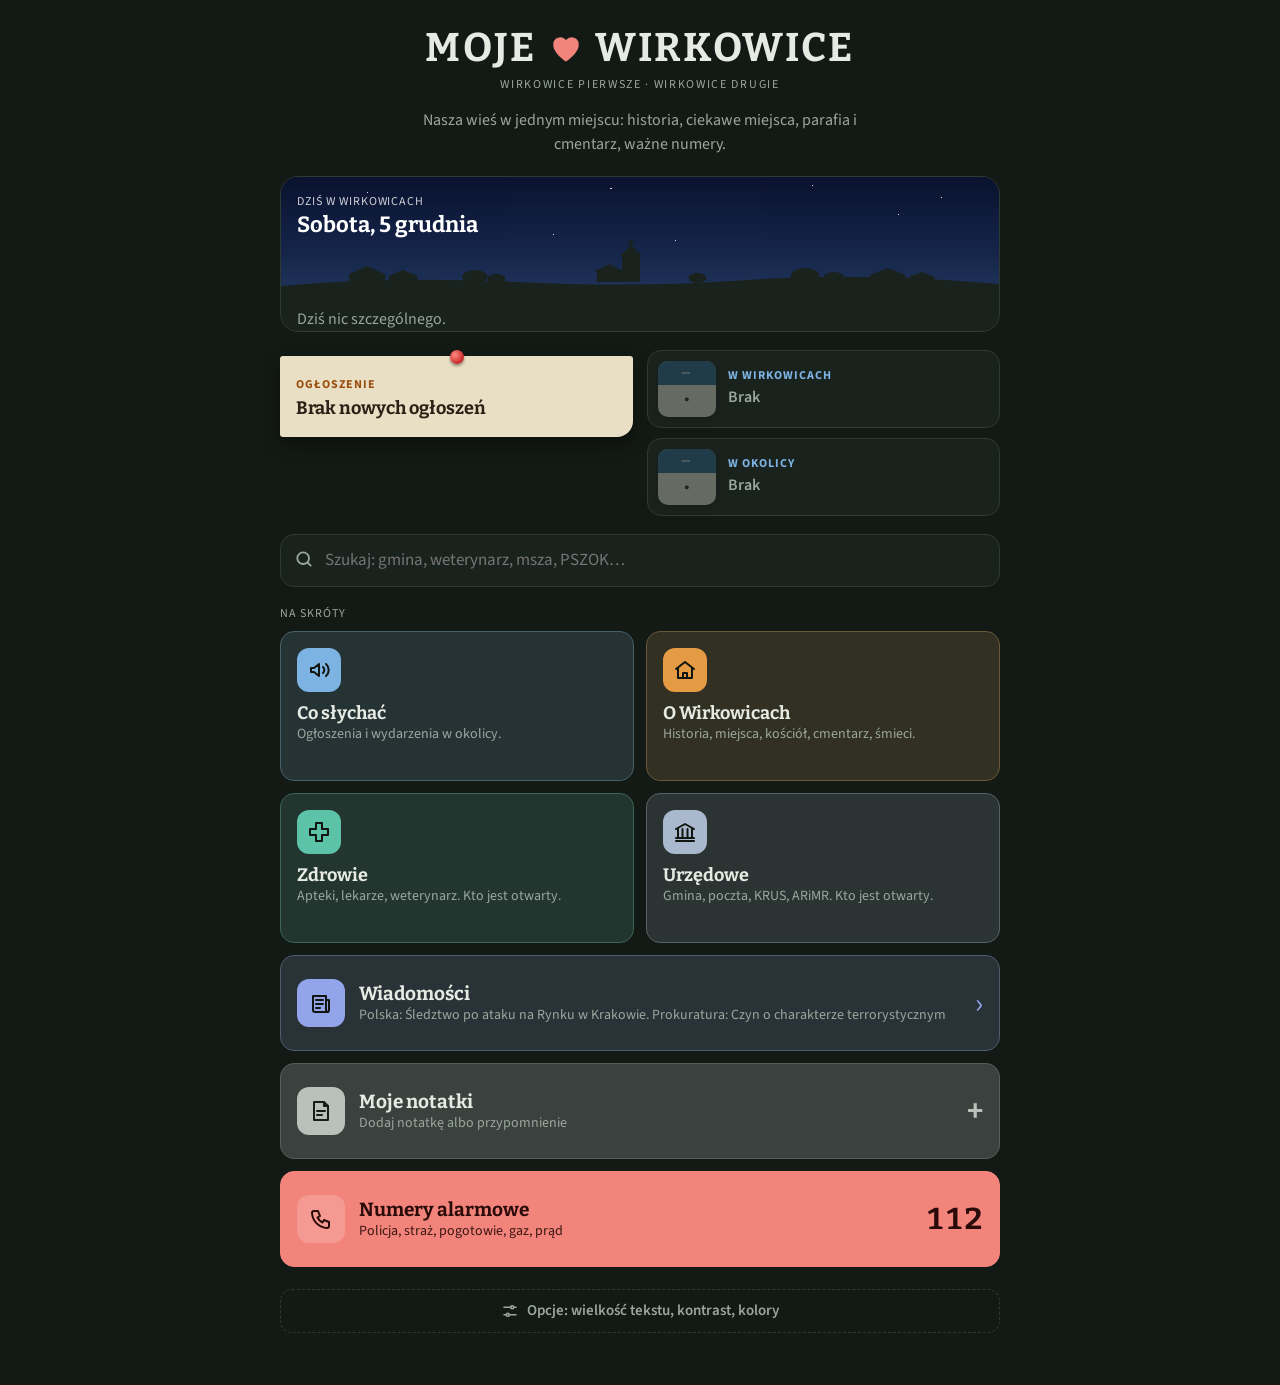
==== commit 0f0543d7: "Prognoza 7 dni, wyłączenia prądu i wody, Moi bliscy, wyszukiwarka, skróty z ikony, ekran startowy iP" ====
--- a/index.html
+++ b/index.html
@@ -10,6 +10,18 @@
 <link rel="apple-touch-icon" href="ikona-180.png">
 <meta name="apple-mobile-web-app-capable" content="yes">
 <meta name="apple-mobile-web-app-title" content="Wirkowice">
+<link rel="apple-touch-startup-image" media="screen and (device-width: 440px) and (device-height: 956px) and (-webkit-device-pixel-ratio: 3) and (orientation: portrait)" href="splash-1320x2868.png">
+<link rel="apple-touch-startup-image" media="screen and (device-width: 402px) and (device-height: 874px) and (-webkit-device-pixel-ratio: 3) and (orientation: portrait)" href="splash-1206x2622.png">
+<link rel="apple-touch-startup-image" media="screen and (device-width: 430px) and (device-height: 932px) and (-webkit-device-pixel-ratio: 3) and (orientation: portrait)" href="splash-1290x2796.png">
+<link rel="apple-touch-startup-image" media="screen and (device-width: 393px) and (device-height: 852px) and (-webkit-device-pixel-ratio: 3) and (orientation: portrait)" href="splash-1179x2556.png">
+<link rel="apple-touch-startup-image" media="screen and (device-width: 390px) and (device-height: 844px) and (-webkit-device-pixel-ratio: 3) and (orientation: portrait)" href="splash-1170x2532.png">
+<link rel="apple-touch-startup-image" media="screen and (device-width: 428px) and (device-height: 926px) and (-webkit-device-pixel-ratio: 3) and (orientation: portrait)" href="splash-1284x2778.png">
+<link rel="apple-touch-startup-image" media="screen and (device-width: 375px) and (device-height: 812px) and (-webkit-device-pixel-ratio: 3) and (orientation: portrait)" href="splash-1125x2436.png">
+<link rel="apple-touch-startup-image" media="screen and (device-width: 414px) and (device-height: 896px) and (-webkit-device-pixel-ratio: 2) and (orientation: portrait)" href="splash-828x1792.png">
+<link rel="apple-touch-startup-image" media="screen and (device-width: 414px) and (device-height: 896px) and (-webkit-device-pixel-ratio: 3) and (orientation: portrait)" href="splash-1242x2688.png">
+<link rel="apple-touch-startup-image" media="screen and (device-width: 375px) and (device-height: 667px) and (-webkit-device-pixel-ratio: 2) and (orientation: portrait)" href="splash-750x1334.png">
+<link rel="apple-touch-startup-image" media="screen and (device-width: 414px) and (device-height: 736px) and (-webkit-device-pixel-ratio: 3) and (orientation: portrait)" href="splash-1242x2208.png">
+<link rel="apple-touch-startup-image" media="screen and (device-width: 420px) and (device-height: 912px) and (-webkit-device-pixel-ratio: 3) and (orientation: portrait)" href="splash-1260x2736.png">
 <style>body{margin:0}[hidden]{display:none!important}</style>
 <script src="ustawienia.js"></script>
 <script>if("serviceWorker" in navigator) addEventListener("load",()=>navigator.serviceWorker.register("sw.js").catch(()=>{}));</script>
@@ -34,6 +46,19 @@
 .news .t{font-weight:700;line-height:1.3;overflow:hidden;display:-webkit-box;-webkit-line-clamp:2;-webkit-box-orient:vertical}
 .news .k{display:flex;align-items:center;gap:6px;font-size:12px;letter-spacing:.08em;text-transform:uppercase;font-weight:700}
 .na-skroty{margin:4px 0 8px}
+/* Szukaj w całej apce */
+.szukaj{position:relative;margin:0 0 18px}
+.szukaj input{width:100%;box-sizing:border-box;font:inherit;font-size:17px;padding:13px 14px 13px 44px;border-radius:14px;border:1px solid var(--line);background:var(--panel);color:var(--fg)}
+.szukaj input:focus{outline:2px solid var(--accent);outline-offset:1px}
+.szukaj .lupa{position:absolute;left:14px;top:15px;width:20px;height:20px;color:var(--muted)}
+.szuk-wyn{display:flex;flex-direction:column;margin:8px 0 0;border-radius:14px;overflow:hidden;border:1px solid var(--line);background:var(--panel)}
+.szuk-wyn[hidden]{display:none}
+.szuk-wyn .w{display:grid;grid-template-columns:1fr auto;gap:10px;align-items:center;padding:11px 14px;border-bottom:1px solid var(--line);color:var(--fg);text-decoration:none}
+.szuk-wyn .w:last-child{border-bottom:0}
+.szuk-wyn .w b{display:block;font-size:16px}
+.szuk-wyn .w small{display:block;color:var(--muted);font-size:13px;margin-top:1px}
+.szuk-wyn .w .tel{font-weight:700;color:var(--accent);white-space:nowrap;text-decoration:none;padding:6px 10px;border-radius:999px;border:1px solid var(--accent)}
+.szuk-wyn .nic{padding:12px 14px;color:var(--muted)}
 /* Wiadomości: szeroki kafelek z najnowszym nagłówkiem */
 .tile.wiad-tile{grid-template-columns:48px 1fr auto;background:color-mix(in srgb,var(--h) 12%,var(--panel));border-color:color-mix(in srgb,var(--h) 32%,var(--line))}
 .tile.wiad-tile:hover{border-color:var(--h)}
@@ -89,6 +114,32 @@
 .alert b{color:var(--c)}
 .niebo .wies{position:absolute;left:0;right:0;bottom:-1px;width:100%;height:58px;fill:var(--panel);display:block}
 .dz-lista{display:flex;flex-direction:column;padding:0 16px}
+/* Prognoza: przycisk na niebie i rozwijany panel (godzinowa + 7 dni) */
+.prog-btn{display:inline-flex;align-items:center;gap:6px;margin:10px 0 0;padding:6px 12px;border-radius:999px;border:1px solid rgba(255,255,255,.45);background:rgba(8,14,30,.28);color:#fff;font:600 14px/1 var(--f-body);cursor:pointer}
+.prog-btn:focus-visible{outline:2px solid #fff;outline-offset:2px}
+.prog-btn .str{transition:transform .2s}
+.prog-btn[aria-expanded="true"] .str{transform:rotate(180deg)}
+.prog{padding:4px 16px 14px;border-bottom:1px solid var(--line)}
+.prog[hidden]{display:none}
+.prog h3{font-size:13px;letter-spacing:.08em;text-transform:uppercase;color:var(--muted);margin:12px 0 8px;font-family:var(--f-body)}
+.godz-pas{display:flex;gap:6px;overflow-x:auto;padding:0 0 6px;scroll-snap-type:x proximity}
+.godz-pas .g{flex:none;width:58px;scroll-snap-align:start;display:flex;flex-direction:column;align-items:center;gap:3px;padding:8px 2px;border-radius:12px;background:var(--bg);border:1px solid var(--line);font-size:13px;color:var(--muted)}
+.godz-pas .g b{color:var(--fg);font-size:16px}
+.godz-pas .g .ik{font-size:20px;line-height:1}
+.godz-pas .g .op{color:#7DB3E3;font-weight:700}
+.dni-prog{display:flex;flex-direction:column}
+.dni-prog .d{display:grid;grid-template-columns:78px 30px 1fr auto;gap:8px;align-items:center;padding:9px 0;border-bottom:1px solid var(--line);font-size:15px}
+.dni-prog .d:last-child{border-bottom:0}
+.dni-prog .d .n{font-weight:700}
+.dni-prog .d .ik{font-size:20px;text-align:center}
+.dni-prog .d .t{display:flex;align-items:center;gap:6px;font-variant-numeric:tabular-nums}
+.dni-prog .d .t .min{color:var(--muted);width:30px;text-align:right}
+.dni-prog .d .t .max{width:30px}
+.dni-prog .d .t i{flex:1;height:6px;border-radius:3px;background:linear-gradient(90deg,#7DB3E3,#E59A44);min-width:24px}
+.dni-prog .d .x{font-size:13px;color:var(--muted);text-align:right;line-height:1.3}
+.dni-prog .d .x .op{color:#7DB3E3;font-weight:700}
+.dni-prog .d .x .wi{color:#E3C26B;font-weight:700}
+.prog .zr{font-size:12px;color:var(--muted);margin:8px 0 0}
 .dz{--h:var(--green);display:grid;grid-template-columns:34px 1fr auto;align-items:center;gap:12px;padding:11px 0;border-bottom:1px solid var(--line);text-decoration:none;color:var(--fg)}
 .dz:last-child{border-bottom:0}
 .dz .i{width:34px;height:34px;border-radius:10px;display:grid;place-items:center;background:color-mix(in srgb,var(--h) 22%,var(--panel));color:var(--h)}
@@ -133,6 +184,7 @@
       </div>
       <p class="pog-opis" id="pogOpis"></p>
       <div id="pogAlert"></div>
+      <button type="button" class="prog-btn" id="progBtn" aria-expanded="false" aria-controls="prog" hidden>Prognoza na 7 dni <span class="str" aria-hidden="true">▾</span></button>
       <svg class="wies" viewBox="0 0 400 58" preserveAspectRatio="none" aria-hidden="true">
         <path d="M0 46 Q60 36 130 42 T260 40 T400 44 V58 H0Z"/>
         <path d="M38 44V34l10-8 10 8v10zM60 44V36l8-6 8 6v8zM328 44V35l10-7 10 7v9zM350 44V37l7-5 7 5v7z"/>
@@ -141,6 +193,7 @@
         <circle cx="108" cy="37" r="7"/><circle cx="120" cy="39" r="5"/><circle cx="292" cy="36" r="8"/><circle cx="308" cy="38" r="6"/><circle cx="232" cy="38" r="5"/>
       </svg>
     </div>
+    <div class="prog" id="prog" hidden aria-live="polite"></div>
     <div class="dz-lista" id="dzLista"><p class="muted" style="margin:10px 0">Wczytuję…</p></div>
   </section>
 
@@ -162,6 +215,12 @@
     <div class="moje-gl"><h2>Moje notatki</h2><a href="notatki.html">Wszystkie →</a></div>
     <div class="moje-lista" id="mojeLista"></div>
   </section>
+
+  <div class="szukaj" role="search">
+    <svg class="lupa" viewBox="0 0 24 24" fill="none" stroke="currentColor" stroke-width="2.2" stroke-linecap="round" aria-hidden="true"><circle cx="11" cy="11" r="7"/><path d="M20 20l-4-4"/></svg>
+    <input id="szukaj" type="search" autocomplete="off" placeholder="Szukaj: gmina, weterynarz, msza, PSZOK…" aria-label="Szukaj w całej apce" aria-controls="szukWyn">
+    <div class="szuk-wyn" id="szukWyn" hidden aria-live="polite"></div>
+  </div>
 
   <p class="eyebrow na-skroty">Na skróty</p>
   <nav class="tiles kolor" aria-label="Działy">
@@ -237,9 +296,11 @@
   smieci:'<path d="M4 7h16M9 7V4h6v3M6 7l1 13h10l1-13"/>',
   msza:'<path d="M12 2v4M10 4h4"/><path d="M12 6l-5 5v10h10V11z"/>',
   wyd:'<rect x="3" y="5" width="18" height="16" rx="2"/><path d="M3 10h18M8 3v4M16 3v4"/>',
-  apteka:'<path d="M9 3h6v6h6v6h-6v6H9v-6H3V9h6z"/>'};
+  apteka:'<path d="M9 3h6v6h6v6h-6v6H9v-6H3V9h6z"/>',
+  prad:'<path d="M13 2L4 14h7l-1 8 9-12h-7z"/>',
+  woda:'<path d="M12 3s6 7 6 11a6 6 0 0 1-12 0c0-4 6-11 6-11z"/>'};
 const ik=n=>`<span class="i" aria-hidden="true"><svg viewBox="0 0 24 24" fill="none" stroke="currentColor" stroke-width="2.2" stroke-linecap="round" stroke-linejoin="round">${IK[n]}</svg></span>`;
-const KOL={smieci:"h-ziel",msza:"h-burs",wyd:"h-nieb",apteka:"h-mieta"};
+const KOL={smieci:"h-ziel",msza:"h-burs",wyd:"h-nieb",apteka:"h-mieta",prad:"h-zlot",woda:"h-mor"};
 const wiersz=(n,html,href,hot)=>`<a class="dz ${KOL[n]}${hot?" hot pilne":""}" href="${href}">${ik(n)}<span class="x">${html}</span><span class="s" aria-hidden="true">›</span></a>`;
 const duza=s=>s.charAt(0).toUpperCase()+s.slice(1);
 document.getElementById("dzData").textContent=duza(DNI[new Date().getDay()])+", "+ladnaData(new Date());
@@ -254,6 +315,8 @@
   return [...new Set(g)].sort((a,b)=>minuty(a)-minuty(b));
 }
 let DANE=null;
+let WYL=null;
+wczytajWylaczenia().then(w=>{ WYL=w; rysujDzis(); });
 function rysujDzis(){
   if(!DANE) return; const {sm,wy,par,zd}=DANE, teraz=new Date(), out=[];
   // Śmieci
@@ -271,6 +334,17 @@
   // Wydarzenie dziś albo jutro
   wy.filter(r=>dniDo(data(r.data))<=1).slice(0,2).forEach(r=>{ const n=dniDo(data(r.data));
     out.push(wiersz("wyd",`<strong>${n===0?"Dziś":"Jutro"}: ${esc(r.nazwa)}</strong><small>${[r.godzina,r.miejsce].filter(Boolean).map(esc).join(" · ")}</small>`,"co-slychac.html",n===0)); });
+  // Prąd: wyłączenie w Wirkowicach (7 dni) — na górze i podświetlone; w gminie Izbica (dziś/jutro) — zwykły wiersz
+  if(WYL){ const przysz=(WYL.prad||[]).filter(w=>!w.odwolane&&dataGodz(w.do)>teraz);
+    const nasze=przysz.filter(wWirkowicach).filter(w=>dniDo(dataGodz(w.od))<=7)[0];
+    if(nasze){ const od=dataGodz(nasze.od), n=dniDo(od);
+      out.unshift(wiersz("prad",`<strong>Brak prądu w Wirkowicach: ${esc(kiedy(od))}, ${godzMin(od)}–${godzMin(dataGodz(nasze.do))}</strong><small>Planowe wyłączenie PGE</small>`,"co-slychac.html#wylaczenia",n<=1)); }
+    else { const g=przysz.filter(w=>w.gminy.includes("Izbica")&&dniDo(dataGodz(w.od))<=1)[0];
+      if(g){ const od=dataGodz(g.od);
+        out.push(wiersz("prad",`Wyłączenie prądu ${esc(kiedy(od))}, ${godzMin(od)}–${godzMin(dataGodz(g.do))}<small>${esc(g.miejsca.join(", "))} (gmina Izbica)</small>`,"co-slychac.html#wylaczenia")); } }
+    const wd=(WYL.woda||[]).filter(w=>Date.now()-new Date(w.d)<3*864e5)[0];
+    if(wd) out.push(wiersz("woda",`Woda: ${esc(zdanie(wd.t))}<small>${esc(wd.z)}, ${esc(kiedy(new Date(new Date(wd.d).setHours(0,0,0,0))))}</small>`,"co-slychac.html#wylaczenia"));
+  }
   // Najbliższa apteka czynna teraz
   const apt=zd.filter(p=>p.k==="apteka"&&otwarte(p.godziny,teraz)===true)[0];
   if(apt) out.push(wiersz("apteka",`Apteka czynna teraz: <strong>${esc(apt.nazwa)}</strong><small>${esc(apt.miejscowosc||"")}${apt.odl<999?", ok. "+kmTxt(apt.odl):""} · ${esc(doKtorej(apt.godziny,teraz))}</small>`,"zdrowie.html"));
@@ -282,13 +356,17 @@
 const POGODA="https://api.open-meteo.com/v1/forecast?latitude=50.8722&longitude=23.0737&current=temperature_2m,weather_code,is_day&daily=weather_code,sunrise,sunset,temperature_2m_max,temperature_2m_min,precipitation_sum,wind_gusts_10m_max&models=icon_seamless&timezone=Europe%2FWarsaw&forecast_days=2";   // ICON (DWD): gęsta siatka ok. 2 km nad Polską, najbliżej pomiarów IMGW
 const OPIS=c=>c===0?["☀️","Bezchmurnie"]:c<=2?["🌤️","Niewielkie zachmurzenie"]:c===3?["☁️","Pochmurno"]:c<=48?["🌫️","Mgła"]:c<=57?["🌦️","Mżawka"]:c<=67?["🌧️","Deszcz"]:c<=77?["🌨️","Śnieg"]:c<=82?["🌧️","Przelotny deszcz"]:c<=86?["🌨️","Przelotny śnieg"]:["⛈️","Burza"];
 const st=x=>Math.round(x)+"°";
+// Najpierw od razu ostatnia zapisana prognoza (bez mignięcia innego nieba), potem świeża z sieci
+function pogodaZPamieci(){ try{ const z=JSON.parse(localStorage.getItem("wirk-pogoda")||"null"); if(z&&Date.now()-z.t<36e5*12) return z; }catch(e){} return null; }
 async function pogoda(){
-  let p=null, stara=false;
-  try{ const r=await fetch(POGODA); if(!r.ok) throw 0; p=await r.json(); try{ localStorage.setItem("wirk-pogoda",JSON.stringify({t:Date.now(),p})); }catch(e){} }
-  catch(e){ try{ const z=JSON.parse(localStorage.getItem("wirk-pogoda")||"null"); if(z&&Date.now()-z.t<36e5*12){ p=z.p; stara=new Date(z.t); } }catch(e2){} }
-  if(!p) return;
-  const c=p.current, d=p.daily, [ikona,opis]=OPIS(c.weather_code);
-  document.getElementById("pog").hidden=false;
+  const z=pogodaZPamieci(); if(z) pokazPogode(z.p, Date.now()-z.t>36e5?new Date(z.t):false);
+  try{ const r=await fetch(POGODA); if(!r.ok) throw 0; const p=await r.json(); try{ localStorage.setItem("wirk-pogoda",JSON.stringify({t:Date.now(),p})); }catch(e){} pokazPogode(p,false); }
+  catch(e){ if(z) pokazPogode(z.p,new Date(z.t)); }
+}
+function pokazPogode(p, stara){
+  const {wsch:_w,zach:_z}=slonce(new Date()), _t=Date.now();
+  const c={...p.current, is_day:_t>_w&&_t<_z?1:0}, d=p.daily, [ikona,opis]=OPIS(c.weather_code);   // dzień/noc liczony na teraz (kopia mogła być sprzed zmroku)
+  document.getElementById("pog").hidden=false; document.getElementById("progBtn").hidden=false;
   niebo(c, d);
   document.getElementById("pogIk").textContent=c.weather_code===0&&!c.is_day?"🌙":ikona;
   document.getElementById("pogT").textContent=st(c.temperature_2m);
@@ -303,12 +381,53 @@
   document.getElementById("pogAlert").innerHTML=a.map(([c,t,m])=>`<p class="alert" style="--c:${c}"><b>⚠ ${t}</b> ${m}</p>`).join("");
   if(!document.querySelector(".zrodlo-pog")) document.querySelector(".dzis").insertAdjacentHTML("beforeend",'<p class="zrodlo-pog">Pogoda: <a href="https://open-meteo.com/" target="_blank" rel="noopener">Open-Meteo</a></p>');
 }
+// ===== Prognoza na kilka dni (po dotknięciu „Prognoza na 7 dni”): 24 godziny + 7 dni, deszcz i wiatr =====
+const PROGNOZA="https://api.open-meteo.com/v1/forecast?latitude=50.8722&longitude=23.0737&hourly=temperature_2m,weather_code,precipitation,precipitation_probability,wind_gusts_10m,is_day&daily=weather_code,temperature_2m_max,temperature_2m_min,precipitation_sum,precipitation_probability_max,wind_gusts_10m_max&models=icon_seamless&timezone=Europe%2FWarsaw&forecast_days=7&forecast_hours=25";
+async function prognoza(){
+  let z=null; try{ z=JSON.parse(localStorage.getItem("wirk-prognoza")||"null"); }catch(e){}
+  if(z&&Date.now()-z.t<30*60e3) return z.p;
+  try{ const r=await fetch(PROGNOZA); if(!r.ok) throw 0; const p=await r.json(); try{ localStorage.setItem("wirk-prognoza",JSON.stringify({t:Date.now(),p})); }catch(e){} return p; }
+  catch(e){ return z?z.p:null; }
+}
+function rysujPrognoze(p){
+  const el=document.getElementById("prog");
+  if(!p){ el.innerHTML='<p class="muted" style="margin:12px 0 0">Nie udało się pobrać prognozy. Sprawdź internet.</p>'; return; }
+  const h=p.hourly, d=p.daily, teraz=Date.now();
+  const godz=h.time.map((t,i)=>({t:new Date(t),i})).filter(x=>x.t.getTime()>teraz-36e5).slice(0,24);
+  const ikH=i=>{ const k=h.weather_code[i]; return k===0&&!h.is_day[i]?"🌙":OPIS(k)[0]; };
+  const pas=godz.map(({t,i})=>`<div class="g"><span>${String(t.getHours()).padStart(2,"0")}:00</span><span class="ik" aria-hidden="true">${ikH(i)}</span><b>${st(h.temperature_2m[i])}</b>${h.precipitation_probability[i]>=20?`<span class="op">${h.precipitation_probability[i]}%</span>`:`<span>&nbsp;</span>`}<span>${Math.round(h.wind_gusts_10m[i])} km/h</span></div>`).join("");
+  const DN=["niedz.","pon.","wt.","śr.","czw.","pt.","sob."];
+  const dni=d.time.map((t,i)=>{ const dt=new Date(t+"T12:00"), nazwa=i===0?"Dziś":i===1?"Jutro":DN[dt.getDay()]+" "+dt.getDate();
+    const op=d.precipitation_sum[i], pr=d.precipitation_probability_max[i], wi=d.wind_gusts_10m_max[i];
+    return `<div class="d"><span class="n">${nazwa}</span><span class="ik" aria-hidden="true">${OPIS(d.weather_code[i])[0]}</span>
+      <span class="t" aria-label="od ${st(d.temperature_2m_min[i])} do ${st(d.temperature_2m_max[i])}"><span class="min">${st(d.temperature_2m_min[i])}</span><i></i><span class="max">${st(d.temperature_2m_max[i])}</span></span>
+      <span class="x">${op>=0.2?`<span class="op">${op<1?"<1":Math.round(op)} mm</span>`:pr>=30?`<span class="op">${pr}%</span>`:"bez opadów"}<br><span class="${wi>=50?"wi":""}">wiatr do ${Math.round(wi)}</span></span></div>`; }).join("");
+  el.innerHTML=`<h3>Najbliższe godziny</h3><div class="godz-pas" role="list" aria-label="Prognoza godzinowa">${pas}</div>
+    <h3>7 dni</h3><div class="dni-prog">${dni}</div>
+    <p class="zr">% to szansa na opady, mm to ich suma w ciągu dnia; wiatr to najsilniejsze porywy w km/h. Pogoda: Open-Meteo (model ICON).</p>`;
+}
+document.getElementById("progBtn").addEventListener("click",async e=>{
+  const b=e.currentTarget, el=document.getElementById("prog"), otw=b.getAttribute("aria-expanded")!=="true";
+  b.setAttribute("aria-expanded",String(otw)); el.hidden=!otw;
+  if(otw){ if(!el.innerHTML) el.innerHTML='<p class="muted" style="margin:12px 0 0">Wczytuję prognozę…</p>'; rysujPrognoze(await prognoza()); }
+});
 // Kolor nieba: noc / świt i zmierzch / pochmurno / deszcz / pogodnie. Bez prognozy — z samej godziny.
+// Wschód i zachód słońca w Wirkowicach policzone z daty (wzór astronomiczny, dokładność ok. 1–2 min)
+function slonce(dt){
+  const rad=Math.PI/180, lat=50.8722, lon=23.0737, d0=Date.UTC(dt.getFullYear(),dt.getMonth(),dt.getDate());
+  const n=Math.ceil(d0/864e5+2440587.5-2451545.0+0.0008), J=n-lon/360, M=(357.5291+0.98560028*J)%360;
+  const C=1.9148*Math.sin(M*rad)+0.02*Math.sin(2*M*rad)+0.0003*Math.sin(3*M*rad), L=(M+C+180+102.9372)%360;
+  const Jt=2451545+J+0.0053*Math.sin(M*rad)-0.0069*Math.sin(2*L*rad), dek=Math.asin(Math.sin(L*rad)*Math.sin(23.44*rad));
+  const w=Math.acos((Math.sin(-0.833*rad)-Math.sin(lat*rad)*Math.sin(dek))/(Math.cos(lat*rad)*Math.cos(dek)))/rad;
+  const ms=j=>(j-2440587.5)*864e5; return {wsch:ms(Jt-w/360), zach:ms(Jt+w/360)};
+}
 function niebo(c,d){
-  const el=document.getElementById("niebo"), t=Date.now(), h=new Date().getHours();
-  let k = h>=7&&h<16 ? "" : "noc";
-  if(d&&d.sunrise){ const wsch=new Date(d.sunrise[0]).getTime(), zach=new Date(d.sunset[0]).getTime(), m=45*60e3;
-    k = Math.abs(t-wsch)<m||Math.abs(t-zach)<m ? "zmierzch" : (t<wsch||t>zach) ? "noc" : ""; }
+  const el=document.getElementById("niebo"), t=Date.now();
+  let wsch, zach;
+  if(d&&d.sunrise&&new Date(d.sunrise[0]).toDateString()===new Date().toDateString()){ wsch=new Date(d.sunrise[0]).getTime(); zach=new Date(d.sunset[0]).getTime(); }
+  else ({wsch,zach}=slonce(new Date()));
+  const m=45*60e3;
+  let k = Math.abs(t-wsch)<m||Math.abs(t-zach)<m ? "zmierzch" : (t<wsch||t>zach) ? "noc" : "";
   if(c&&k===""){ const w=c.weather_code; k = w>=51 ? "deszcz" : w>=3 ? "chmury" : ""; }
   el.className="niebo"+(k?" "+k:"");
 }
@@ -372,6 +491,73 @@
   if(ogl.length&&NOWE.has(kluczWpisu(ogl[0]))) document.querySelector("#nOgl .k").insertAdjacentHTML("beforeend",'<span class="nowe-plak">Nowe</span>');
 
 })();
+// „Rozgrzewanie”: gdy strona główna już stoi, po cichu pobieramy dane wszystkich działów,
+// żeby po wejściu w Zdrowie, Historię, Parafię… treść była od razu (bez „Wczytuję…”).
+(()=>{
+  const KARTY=["Zdrowie","Urzedowe","Historia","Parafia","Noclegi","Miejsca","Kontakty","Smieci","Ogloszenia","Wydarzenia"];
+  const start=()=>KARTY.reduce((p,k)=>p.then(()=>wczytaj(k).catch(()=>{})),Promise.resolve()).then(()=>wczytajWylaczenia());   // po kolei, żeby nie zatkać łącza
+  const poZaladowaniu=()=>("requestIdleCallback" in window)?requestIdleCallback(start,{timeout:3000}):setTimeout(start,1500);
+  if(document.readyState==="complete") poZaladowaniu(); else addEventListener("load",poZaladowaniu);
+})();
+// ===== Szukaj w całej apce: działy, numery, apteki i lekarze, urzędy, parafia, historia, wydarzenia =====
+const normPL=t=>String(t||"").toLowerCase().normalize("NFD").replace(/[̀-ͯ]/g,"").replace(/ł/g,"l");
+const STALE=[
+ ["Numery alarmowe","112, policja, straż, pogotowie","alarmowe.html","112 alarm alarmowe pogotowie karetka policja 997 straz pozar 998 999 ratunkowe wypadek","112"],
+ ["Pogotowie energetyczne","awaria prądu","alarmowe.html","prad awaria energetyczne 991 swiatlo","991"],
+ ["Pogotowie gazowe","zapach gazu","alarmowe.html","gaz gazowe 992 ulatnia","992"],
+ ["Pogotowie wodno-kanalizacyjne","awaria wody","alarmowe.html","woda wodociagi kanalizacja 994 awaria","994"],
+ ["Wywóz śmieci","harmonogram, kalendarz, worki","smieci.html","smieci wywoz odpady worki harmonogram kosz","" ],
+ ["Gdzie to wyrzucić?","segregacja, PSZOK","smieci.html#gdzie","segregacja wyrzucic gdzie pszok popiol baterie karton szklo plastik papier bio elektroodpady meble opony gruz leki",""],
+ ["Wyłączenia prądu i wody","planowe wyłączenia PGE, komunikaty o wodzie","co-slychac.html#wylaczenia","prad wylaczenie brak pradu pge woda przerwa w dostawie",""],
+ ["Ogłoszenia","dla mieszkańców","co-slychac.html","ogloszenia ogloszenie informacje solectwo",""],
+ ["Wydarzenia","w Wirkowicach i okolicy","co-slychac.html#okolice","wydarzenia koncert impreza festyn kino teatr",""],
+ ["Zdrowie","apteki, przychodnie, szpitale, weterynarze","zdrowie.html","zdrowie apteka lekarz przychodnia szpital weterynarz fizjoterapia",""],
+ ["Urzędowe","gmina, poczta, KRUS, ARiMR","urzedowe.html","urzad gmina poczta krus arimr starostwo skarbowy bank szkola gops",""],
+ ["Parafia","msze, kancelaria, ksiądz","parafia.html","parafia msza msze kosciol ksiadz proboszcz kancelaria spowiedz chrzest slub pogrzeb",""],
+ ["Cmentarz","szukaj grobu, dojście alejkami","cmentarz.html","cmentarz grob groby pochowany nagrobek zmarly",""],
+ ["Historia Wirkowic","dzieje wsi, zdjęcia","historia.html","historia dzieje zdjecia stare wies",""],
+ ["Ciekawe miejsca i noclegi","Green Velo, kapliczki, noclegi","miejsca.html","miejsca green velo rower szlak kapliczka nocleg agroturystyka",""],
+ ["Wiadomości","Polska, świat, religia, rolnicze","wiadomosci.html","wiadomosci news polska swiat rolnicze religia",""],
+ ["Moje notatki","przypomnienia","notatki.html","notatki notatka przypomnienie",""],
+];
+let SZUK=null;
+async function indeksSzukania(){
+  if(SZUK) return SZUK;
+  const L=STALE.map(([t,o,h,k,tel])=>({t,o,h,k:normPL(t+" "+o+" "+k),tel}));
+  const [zd,ur,ko,pa,hi,og,wy]=await Promise.all(["Zdrowie","Urzedowe","Kontakty","Parafia","Historia","Ogloszenia","Wydarzenia"].map(k=>wczytaj(k).catch(()=>({wiersze:[]}))));
+  const ok=r=>!JSON.stringify(r).includes("PRZYKŁAD");
+  zd.wiersze.filter(r=>r.nazwa&&ok(r)).forEach(r=>L.push({t:r.nazwa,o:[r.rodzaj,r.miejscowosc,r.godziny].filter(Boolean).join(" · "),h:"zdrowie.html",k:normPL([r.nazwa,r.rodzaj,r.miejscowosc,r.opis,/weter/i.test(r.rodzaj)?"zwierzeta pies kot":""].join(" ")),tel:r.telefon}));
+  ur.wiersze.filter(r=>r.nazwa&&ok(r)).forEach(r=>L.push({t:r.nazwa,o:[r.rodzaj==="wewnetrzny"?"Urząd Gminy, numer wewnętrzny":r.rodzaj,r.miejscowosc].filter(Boolean).join(" · "),h:"urzedowe.html",k:normPL([r.nazwa,r.rodzaj,r.miejscowosc,r.opis].join(" ")),tel:r.telefon}));
+  ko.wiersze.filter(r=>r.nazwa&&ok(r)).forEach(r=>L.push({t:r.nazwa,o:r.opis||"kontakt",h:"alarmowe.html",k:normPL(r.nazwa+" "+r.opis),tel:r.telefon}));
+  pa.wiersze.filter(r=>r.pole&&r.tresc&&!/^http/.test(r.tresc)).forEach(r=>L.push({t:r.pole,o:r.tresc.split("\n")[0].slice(0,80),h:"parafia.html",k:normPL("parafia "+r.pole+" "+r.tresc),tel:/telefon/i.test(r.pole)?r.tresc:""}));
+  hi.wiersze.filter(r=>r.tytul).forEach(r=>L.push({t:r.tytul,o:"Historia · "+r.rok,h:"historia.html",k:normPL(r.tytul+" "+r.rok+" "+r.tresc)}));
+  og.wiersze.filter(r=>r.tytul&&ok(r)&&ogloszenieAktualne(r)).forEach(r=>L.push({t:r.tytul,o:"Ogłoszenie",h:"co-slychac.html",k:normPL(r.tytul+" "+r.tresc)}));
+  wy.wiersze.filter(r=>r.nazwa&&ok(r)&&data(r.data)>=dzis()).forEach(r=>L.push({t:r.nazwa,o:"Wydarzenie · "+kiedy(data(r.data))+(r.miejscowosc?" · "+r.miejscowosc:""),h:"co-slychac.html"+(wOkolicy(r)?"#okolice":"#wirkowice"),k:normPL(r.nazwa+" "+r.miejsce+" "+r.miejscowosc+" "+r.opis)}));
+  return SZUK=L;
+}
+function szukajWApce(q,L){
+  const s=normPL(q).trim(); if(s.length<2) return [];
+  const slowa=s.split(/\s+/);
+  // słowo pasuje: to samo, inna końcówka (msza/msze, gmina/gminy) albo wyraźnie niedokończone (wete → weterynarz)
+  const pasuje=(w,x)=>x===w||(w.length>=4&&x.startsWith(w.slice(0,-1))&&Math.abs(x.length-w.length)<=1)||(w.length>=3&&x.startsWith(w)&&x.length-w.length>=3);
+  const wszystkie=(tekst)=>{ const xs=tekst.split(/[^a-z0-9]+/); return slowa.every(w=>xs.some(x=>pasuje(w,x))); };
+  return L.map(e=>{ const t=normPL(e.t); let p=0;
+      if(t===s) p=100; else if(t.startsWith(s)) p=70; else if(wszystkie(t)) p=55; else if(wszystkie(e.k)) p=35;
+      return [p,e]; }).filter(x=>x[0]).sort((a,b)=>b[0]-a[0]).slice(0,8).map(x=>x[1]);
+}
+(()=>{
+  const inp=document.getElementById("szukaj"), wyn=document.getElementById("szukWyn");
+  const rysuj=async()=>{
+    const q=inp.value; if(normPL(q).trim().length<2){ wyn.hidden=true; wyn.innerHTML=""; return; }
+    const l=szukajWApce(q,await indeksSzukania()); if(inp.value!==q) return;
+    wyn.hidden=false;
+    wyn.innerHTML=l.length?l.map(e=>{ const d=String(e.tel||"").split(/wew|,/i)[0].replace(/[^\d+]/g,"");
+        return `<div class="w"><a href="${e.h}" style="color:inherit;text-decoration:none"><b>${esc(e.t)}</b>${e.o?`<small>${esc(e.o)}</small>`:""}</a>${d.length>=3?`<a class="tel" href="tel:${d}">📞 ${esc(String(e.tel).split(/,/)[0])}</a>`:`<a class="tel" href="${e.h}" aria-label="Otwórz">›</a>`}</div>`; }).join("")
+      :`<p class="nic" style="margin:0">Nic nie znalazłem. Spróbuj innego słowa, np. „apteka”, „gmina”, „msza”.</p>`;
+  };
+  inp.addEventListener("input",rysuj);
+  inp.addEventListener("focus",()=>indeksSzukania());   // przygotuj dane, zanim ktoś skończy pisać
+})();
 </script>
 
 </body>
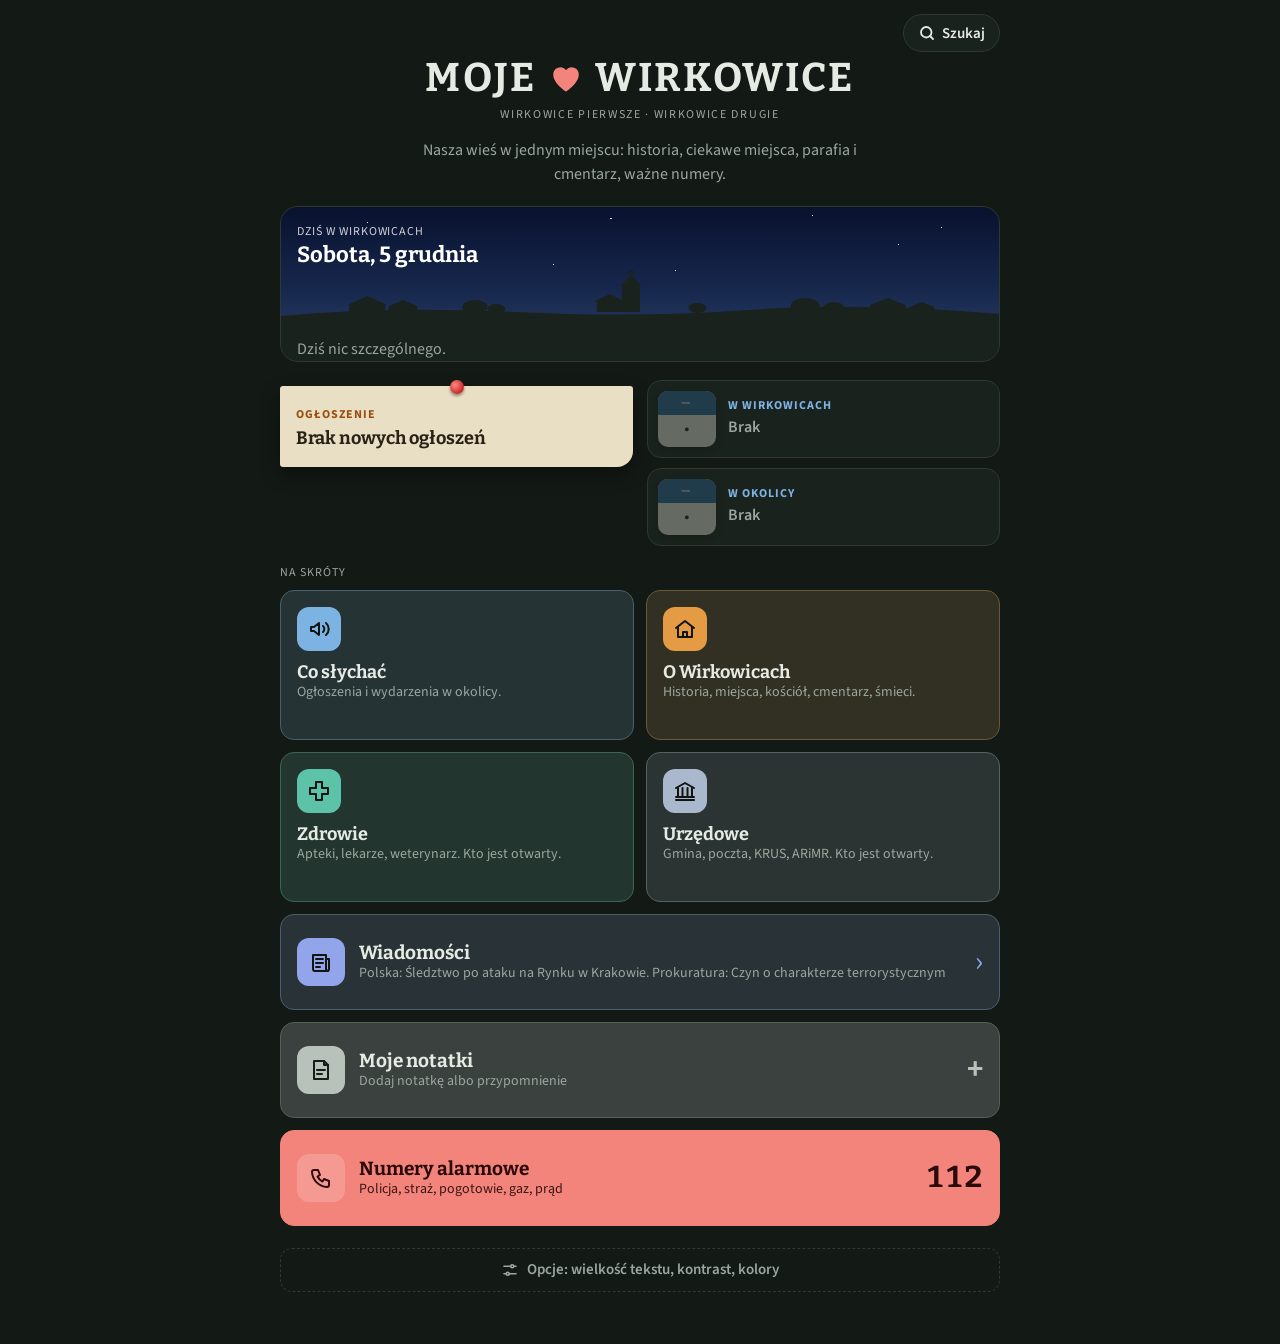
==== commit c37e9c95: "Jasny motyw, tryb prosty, wyszukiwarka jako lupka (czysta po powrocie) Co-Authored-By: Claude Opus 5" ====
--- a/index.html
+++ b/index.html
@@ -46,7 +46,37 @@
 .news .t{font-weight:700;line-height:1.3;overflow:hidden;display:-webkit-box;-webkit-line-clamp:2;-webkit-box-orient:vertical}
 .news .k{display:flex;align-items:center;gap:6px;font-size:12px;letter-spacing:.08em;text-transform:uppercase;font-weight:700}
 .na-skroty{margin:4px 0 8px}
+/* ===== Tryb prosty: tylko duże przyciski ===== */
+html:not([data-prosty]) #prosty{display:none}
+html[data-prosty] main.wrap > *:not(.logo):not(#prosty):not(.opcje-dol):not(.gora):not(.szuk-nakl){display:none!important}
+#prosty{display:flex;flex-direction:column;gap:12px;margin:4px 0 0}
+#prosty .pr-dzis{font-size:20px;line-height:1.35;margin:0 0 4px;text-align:center}
+#prosty .pr-dzis b{font-family:var(--f-display)}
+.pr{display:grid;grid-template-columns:52px 1fr auto;gap:14px;align-items:center;min-height:92px;box-sizing:border-box;padding:14px 16px;border-radius:18px;
+  background:var(--panel);border:2px solid var(--line);color:var(--fg);text-decoration:none}
+.pr .e{font-size:38px;line-height:1;text-align:center}
+.pr b{display:block;font-family:var(--f-display);font-size:24px;line-height:1.15}
+.pr small{display:block;font-size:18px;color:var(--muted);margin-top:4px;line-height:1.3}
+.pr .s{font-size:28px;color:var(--muted)}
+.pr.alarm{background:var(--alarm);border-color:var(--alarm);color:var(--on-alarm)}
+.pr.alarm small,.pr.alarm .s{color:inherit;opacity:.85}
+.pr.hot{border-color:var(--accent);background:color-mix(in srgb,var(--accent) 12%,var(--panel))}
+.pr-tel{display:grid;place-items:center;width:56px;height:56px;border-radius:50%;background:var(--green);color:var(--bg);font-size:26px;text-decoration:none}
+.pr:active{transform:scale(.98)}
 /* Szukaj w całej apce */
+/* Lupka nad logo i okno wyszukiwania na cały ekran */
+.gora{display:flex;justify-content:flex-end;margin:-6px 0 -2px}
+.lupka{display:inline-flex;align-items:center;gap:6px;height:38px;padding:0 14px;border-radius:999px;border:1px solid var(--line);background:var(--panel);color:var(--fg);font:600 15px/1 var(--f-body);cursor:pointer}
+.lupka svg{width:18px;height:18px}
+.lupka:focus-visible{outline:2px solid var(--accent);outline-offset:2px}
+.szuk-nakl{position:fixed;inset:0;z-index:90;background:var(--bg);overflow:auto;padding:calc(12px + env(safe-area-inset-top,0px)) calc(16px + env(safe-area-inset-right,0px)) 24px calc(16px + env(safe-area-inset-left,0px))}
+.szuk-nakl[hidden]{display:none}
+html[data-prosty] main.wrap > .szuk-nakl:not([hidden]){display:block!important}
+.szuk-gl{display:flex;gap:8px;align-items:center;max-width:720px;margin:0 auto}
+.szuk-gl .szukaj{flex:1;margin:0}
+.szuk-x{flex:none;height:48px;padding:0 14px;border-radius:12px;border:1px solid var(--line);background:var(--panel);color:var(--fg);font:600 15px/1 var(--f-body);cursor:pointer}
+.szuk-pod{max-width:720px;margin:10px auto 0;color:var(--muted);font-size:14px}
+.szuk-nakl .szuk-wyn{max-width:720px;margin:10px auto 0}
 .szukaj{position:relative;margin:0 0 18px}
 .szukaj input{width:100%;box-sizing:border-box;font:inherit;font-size:17px;padding:13px 14px 13px 44px;border-radius:14px;border:1px solid var(--line);background:var(--panel);color:var(--fg)}
 .szukaj input:focus{outline:2px solid var(--accent);outline-offset:1px}
@@ -169,11 +199,24 @@
 </style>
 
 <main class="wrap">
+  <div class="gora"><button type="button" class="lupka" id="lupka" aria-label="Szukaj w apce" aria-haspopup="dialog"><svg viewBox="0 0 24 24" fill="none" stroke="currentColor" stroke-width="2.4" stroke-linecap="round" aria-hidden="true"><circle cx="11" cy="11" r="7"/><path d="M20 20l-4-4"/></svg><span>Szukaj</span></button></div>
   <header class="logo">
     <h1 aria-label="Moje Wirkowice">MOJE<svg class="serce" viewBox="0 0 24 24" aria-hidden="true"><path d="M12 21s-8.5-5.3-8.5-11.2A4.8 4.8 0 0 1 12 6.6a4.8 4.8 0 0 1 8.5 3.2C20.5 15.7 12 21 12 21z"/></svg>WIRKOWICE</h1>
     <p class="eyebrow">Wirkowice Pierwsze · Wirkowice Drugie</p>
   </header>
   <p class="lead">Nasza wieś w jednym miejscu: historia, ciekawe miejsca, parafia i cmentarz, ważne numery.</p>
+  <section id="prosty" aria-label="Najważniejsze"></section>
+  <div class="szuk-nakl" id="szukNakl" hidden role="dialog" aria-modal="true" aria-label="Szukaj w apce">
+    <div class="szuk-gl">
+      <div class="szukaj" role="search">
+        <svg class="lupa" viewBox="0 0 24 24" fill="none" stroke="currentColor" stroke-width="2.2" stroke-linecap="round" aria-hidden="true"><circle cx="11" cy="11" r="7"/><path d="M20 20l-4-4"/></svg>
+        <input id="szukaj" type="search" autocomplete="off" enterkeyhint="search" placeholder="gmina, weterynarz, msza, PSZOK…" aria-label="Czego szukasz?" aria-controls="szukWyn">
+      </div>
+      <button type="button" class="szuk-x" id="szukX">Zamknij</button>
+    </div>
+    <p class="szuk-pod">Wpisz, czego szukasz: urząd, aptekę, numer, mszę, wydarzenie…</p>
+    <div class="szuk-wyn" id="szukWyn" hidden aria-live="polite"></div>
+  </div>
   <div class="instaluj" id="instaluj" hidden role="note"></div>
 
   <section class="dzis" aria-labelledby="dzData">
@@ -215,13 +258,6 @@
     <div class="moje-gl"><h2>Moje notatki</h2><a href="notatki.html">Wszystkie →</a></div>
     <div class="moje-lista" id="mojeLista"></div>
   </section>
-
-  <div class="szukaj" role="search">
-    <svg class="lupa" viewBox="0 0 24 24" fill="none" stroke="currentColor" stroke-width="2.2" stroke-linecap="round" aria-hidden="true"><circle cx="11" cy="11" r="7"/><path d="M20 20l-4-4"/></svg>
-    <input id="szukaj" type="search" autocomplete="off" placeholder="Szukaj: gmina, weterynarz, msza, PSZOK…" aria-label="Szukaj w całej apce" aria-controls="szukWyn">
-    <div class="szuk-wyn" id="szukWyn" hidden aria-live="polite"></div>
-  </div>
-
   <p class="eyebrow na-skroty">Na skróty</p>
   <nav class="tiles kolor" aria-label="Działy">
     <a class="tile h-nieb" href="co-slychac.html">
@@ -315,6 +351,31 @@
   return [...new Set(g)].sort((a,b)=>minuty(a)-minuty(b));
 }
 let DANE=null;
+// Tryb prosty (Opcje): kilka dużych przycisków — 112, śmieci, msza, apteka, cmentarz, ogłoszenia
+function rysujProsty(){
+  const el=document.getElementById("prosty"); if(!document.documentElement.hasAttribute("data-prosty")) return;
+  const teraz=new Date(), out=[];
+  const btn=(e,t,s,h,kl="",tel="")=>`<div class="pr ${kl}" style="padding-right:${tel?"10px":"16px"}"><span class="e" aria-hidden="true">${e}</span><a href="${h}" style="color:inherit;text-decoration:none"><b>${t}</b>${s?`<small>${s}</small>`:""}</a>${tel?`<a class="pr-tel" href="tel:${tel}" aria-label="Zadzwoń: ${esc(t)}">📞</a>`:`<span class="s" aria-hidden="true">›</span>`}</div>`;
+  const t=document.getElementById("pogT")?.textContent, d=document.getElementById("dzData")?.textContent;
+  out.push(`<p class="pr-dzis">${d?`<b>${esc(d)}</b>`:""}${t?` · ${esc(t)}`:""}</p>`);
+  out.push(`<a class="pr alarm" href="tel:112"><span class="e" aria-hidden="true">📞</span><span><b>112 – Pomoc</b><small>Wypadek, pożar, zagrożenie życia</small></span><span class="s" aria-hidden="true">›</span></a>`);
+  if(WYL){ const n=(WYL.prad||[]).filter(w=>!w.odwolane&&dataGodz(w.do)>teraz&&wWirkowicach(w)&&dniDo(dataGodz(w.od))<=7)[0];
+    if(n){ const od=dataGodz(n.od); out.push(btn("⚡",`Brak prądu: ${esc(kiedy(od))}`,`${godzMin(od)}–${godzMin(dataGodz(n.do))}`,"co-slychac.html#wylaczenia","hot")); } }
+  if(DANE){
+    const {sm,par,zd}=DANE;
+    if(sm.length){ const tt=sm[0].d.getTime(), r=sm.filter(x=>x.d.getTime()===tt).map(x=>x.r).join(", "), n=dniDo(sm[0].d);
+      out.push(btn("🗑️",n===0?"Dziś wywóz śmieci":n===1?"Jutro wywóz śmieci":`Śmieci: ${esc(kiedy(sm[0].d))}`,esc(r)+(n===1?" · wystaw wieczorem":""),"smieci.html",n<=1?"hot":"")); }
+    const m=minutyTeraz=>mszeDnia(par,teraz).filter(g=>minuty(g)>minutyTeraz-30);
+    const dz=m(teraz.getHours()*60+teraz.getMinutes()), jutro=mszeDnia(par,new Date(dzis().getTime()+864e5));
+    if(dz.length||jutro.length) out.push(btn("⛪",dz.length?`Msza dziś: ${dz.join(", ")}`:`Msza jutro: ${jutro.join(", ")}`,"Kościół w Wirkowicach","parafia.html"));
+    const apt=zd.filter(p=>p.k==="apteka"&&otwarte(p.godziny,teraz)===true)[0];
+    if(apt) out.push(btn("💊",`Apteka: ${esc(apt.nazwa.replace(/\s*\(.*\)$/,"").replace(/^apteka\s+/i,""))}`,`${esc(apt.miejscowosc||"")} · ${esc(doKtorej(apt.godziny,teraz))}`,"zdrowie.html","",String(apt.telefon||"").replace(/[^\d+]/g,"")));
+  }
+  out.push(btn("✝️","Cmentarz","Znajdź grób bliskiej osoby","cmentarz.html"));
+  out.push(btn("📢","Ogłoszenia","Co słychać we wsi","co-slychac.html"));
+  el.innerHTML=out.join("");
+}
+addEventListener("tryb-prosty",()=>{ rysujProsty(); scrollTo(0,0); });
 let WYL=null;
 wczytajWylaczenia().then(w=>{ WYL=w; rysujDzis(); });
 function rysujDzis(){
@@ -349,6 +410,7 @@
   const apt=zd.filter(p=>p.k==="apteka"&&otwarte(p.godziny,teraz)===true)[0];
   if(apt) out.push(wiersz("apteka",`Apteka czynna teraz: <strong>${esc(apt.nazwa)}</strong><small>${esc(apt.miejscowosc||"")}${apt.odl<999?", ok. "+kmTxt(apt.odl):""} · ${esc(doKtorej(apt.godziny,teraz))}</small>`,"zdrowie.html"));
   document.getElementById("dzLista").innerHTML=out.join("")||'<p class="muted" style="margin:10px 0 0">Dziś nic szczególnego.</p>';
+  rysujProsty();
 }
 setInterval(rysujDzis,60e3);
 
@@ -366,7 +428,7 @@
 function pokazPogode(p, stara){
   const {wsch:_w,zach:_z}=slonce(new Date()), _t=Date.now();
   const c={...p.current, is_day:_t>_w&&_t<_z?1:0}, d=p.daily, [ikona,opis]=OPIS(c.weather_code);   // dzień/noc liczony na teraz (kopia mogła być sprzed zmroku)
-  document.getElementById("pog").hidden=false; document.getElementById("progBtn").hidden=false;
+  document.getElementById("pog").hidden=false; document.getElementById("progBtn").hidden=false; setTimeout(rysujProsty,0);
   niebo(c, d);
   document.getElementById("pogIk").textContent=c.weather_code===0&&!c.is_day?"🌙":ikona;
   document.getElementById("pogT").textContent=st(c.temperature_2m);
@@ -556,6 +618,16 @@
       :`<p class="nic" style="margin:0">Nic nie znalazłem. Spróbuj innego słowa, np. „apteka”, „gmina”, „msza”.</p>`;
   };
   inp.addEventListener("input",rysuj);
+  const nakl=document.getElementById("szukNakl"), lupka=document.getElementById("lupka");
+  const otworz=()=>{ nakl.hidden=false; document.documentElement.style.overflow="hidden"; indeksSzukania(); setTimeout(()=>inp.focus(),30); };
+  const zamknij=(czysc=true)=>{ nakl.hidden=true; document.documentElement.style.overflow=""; if(czysc){ inp.value=""; wyn.hidden=true; wyn.innerHTML=""; } };
+  lupka.addEventListener("click",otworz);
+  document.getElementById("szukX").addEventListener("click",()=>{ zamknij(); lupka.focus(); });
+  document.addEventListener("keydown",e=>{ if(e.key==="Escape"&&!nakl.hidden){ zamknij(); lupka.focus(); } });
+  // po powrocie „Wstecz” przeglądarka przywraca stronę z pamięci — wtedy zawsze czysta strona główna, bez starych wyników
+  addEventListener("pageshow",()=>zamknij());
+  // przejście w wynik: zamykamy okno (żeby po powrocie go nie było)
+  wyn.addEventListener("click",e=>{ if(e.target.closest("a")) setTimeout(()=>zamknij(),300); });
   inp.addEventListener("focus",()=>indeksSzukania());   // przygotuj dane, zanim ktoś skończy pisać
 })();
 </script>
--- a/wspolne.css
+++ b/wspolne.css
@@ -184,3 +184,31 @@
 .kartka .link+.wyslij{margin-top:8px}
 .nowe-plak{display:inline-block;margin-left:8px;padding:1px 7px;border-radius:999px;background:var(--alarm);color:#fff;font-size:11px;letter-spacing:.06em;text-transform:uppercase;font-weight:700;vertical-align:1px}
 .kartka .link:focus-visible,.kartka summary:focus-visible{outline:2px solid #9A4F10;outline-offset:2px}
+
+/* ===== Jasny motyw (Opcje → Motyw: Jasny): ciemniejsze kolory działów, żeby napisy były czytelne na jasnym tle ===== */
+:root[data-theme="light"] .h-nieb{--h:#2F6AA0} :root[data-theme="light"] .h-burs{--h:#A85A14} :root[data-theme="light"] .h-mieta{--h:#1E7F66}
+:root[data-theme="light"] .h-fiol{--h:#6347AE} :root[data-theme="light"] .h-ziel{--h:#3B7A4C} :root[data-theme="light"] .h-ind{--h:#3F55B5}
+:root[data-theme="light"] .h-szary{--h:#56605A} :root[data-theme="light"] .h-stal{--h:#475C7C} :root[data-theme="light"] .h-sepia{--h:#8E6128}
+:root[data-theme="light"] .h-zlot{--h:#7E6208} :root[data-theme="light"] .h-mor{--h:#17768A}
+/* ikony na kolorowym tle: białe zamiast ciemnych */
+:root[data-theme="light"] .naglowek>.ic, :root[data-theme="light"] .tiles.kolor .ic, :root[data-theme="light"] .tile.wiad-tile .ic,
+:root[data-theme="light"] .tile.notatki .ic, :root[data-theme="light"] .filtry button[aria-pressed="true"], :root[data-theme="light"] .zakl button[aria-selected="true"]{color:#fff}
+/* kartki z kalendarza */
+:root[data-theme="light"] .kal .k{color:#2F6AA0}
+:root[data-theme="light"] .kal .cnt{background:#DCEAF7;color:#1E4C78}
+:root[data-theme="light"] .kal.hot{border-color:#2F6AA0;background:color-mix(in srgb,#2F6AA0 10%,var(--panel))}
+:root[data-theme="light"] .kal.hot .cnt{background:#2F6AA0;color:#fff}
+/* strona główna: notatki, prognoza */
+:root[data-theme="light"] .tile.notatki{--h:#56605A;background:#E3E8E4;border-color:#C5CDC7}
+:root[data-theme="light"] .godz-pas .g .op, :root[data-theme="light"] .dni-prog .d .x .op{color:#2F6AA0}
+:root[data-theme="light"] .dni-prog .d .x .wi{color:#7E6208}
+/* Co słychać: prąd i woda */
+:root[data-theme="light"] .wyl .i{background:#F3E9C6;color:#7E6208} :root[data-theme="light"] .wyl .i.w{background:#D3EEF3;color:#17768A}
+:root[data-theme="light"] .wyl.nasze{border-color:#B08A10;background:#FBF3D9}
+/* Ciekawe miejsca: Green Velo */
+:root[data-theme="light"] .gv-fakty b{color:#9A4A10}
+/* cienie lżejsze na jasnym tle */
+:root[data-theme="light"] .kartka{box-shadow:0 6px 14px rgba(0,0,0,.18)}
+/* jasny motyw: znaczniki w kolorze działu — tekst w ciemnym odcieniu koloru, żeby był wyraźny */
+:root[data-theme="light"] .wew b, :root[data-theme="light"] .gv-fakty b.z, :root[data-theme="light"] .podzakl button[aria-pressed="true"]{color:color-mix(in srgb,var(--h) 70%,#000)}
+:root[data-theme="light"] .pill{color:color-mix(in srgb,var(--accent) 70%,#000)}
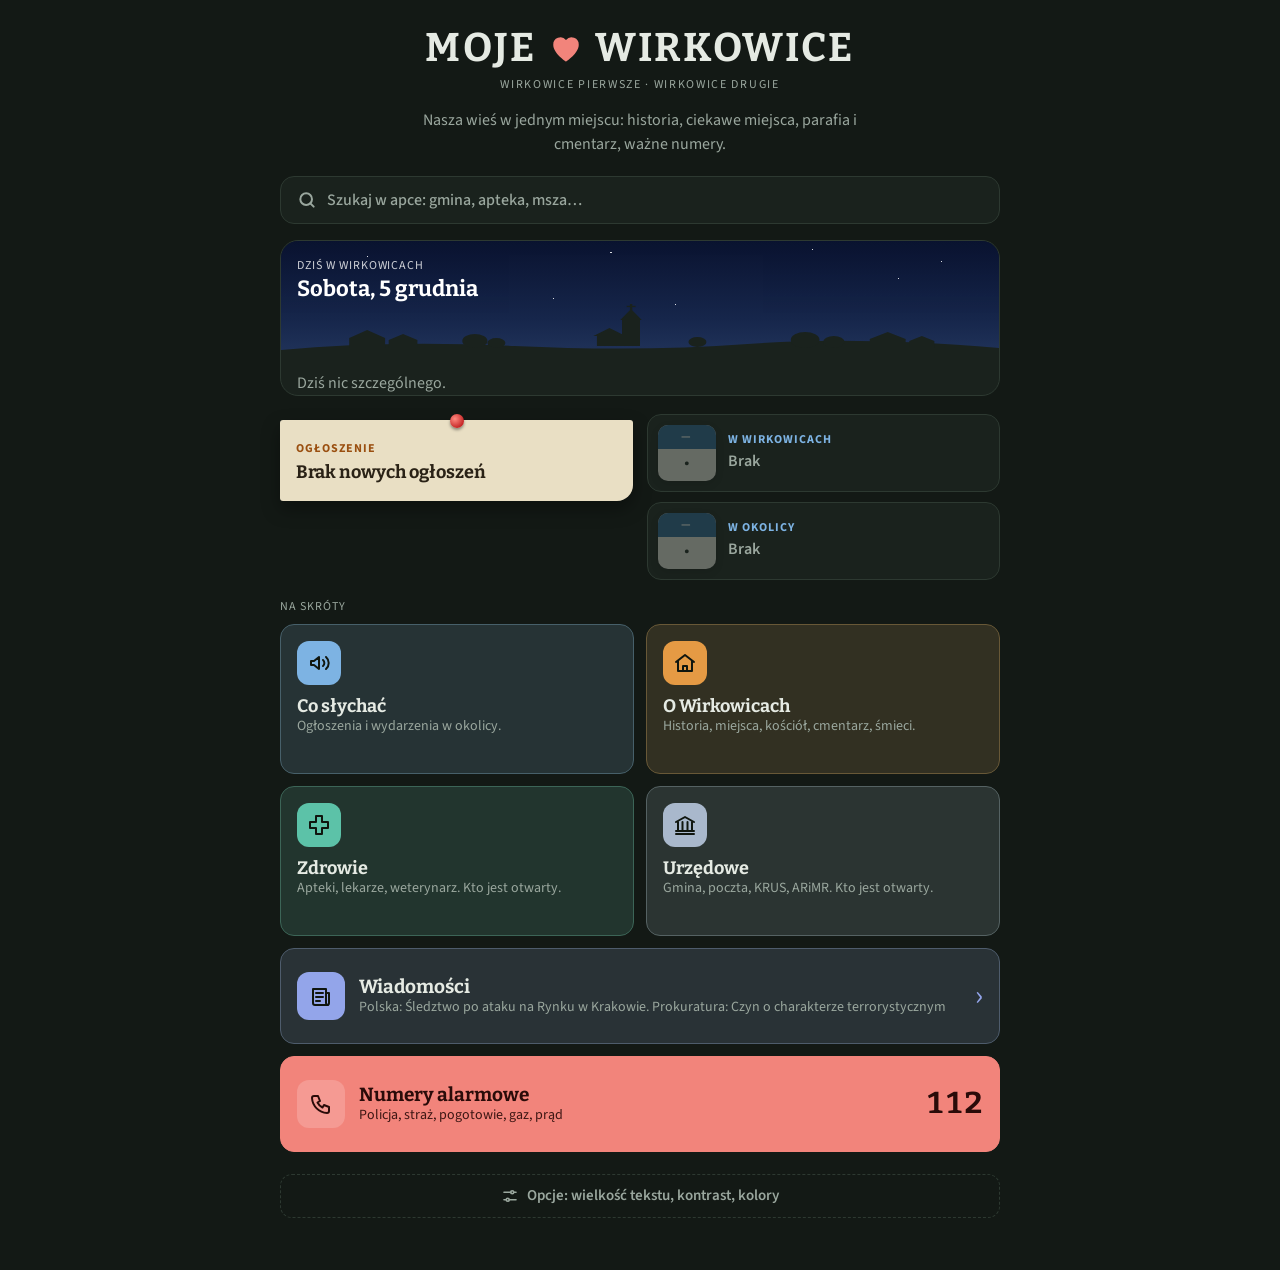
==== commit c7d01719: "Szukaj pod opisem na stronie głównej; Moje notatki na razie ukryte Co-Authored-By: Claude Opus 5.5 <" ====
--- a/index.html
+++ b/index.html
@@ -46,6 +46,7 @@
 .news .t{font-weight:700;line-height:1.3;overflow:hidden;display:-webkit-box;-webkit-line-clamp:2;-webkit-box-orient:vertical}
 .news .k{display:flex;align-items:center;gap:6px;font-size:12px;letter-spacing:.08em;text-transform:uppercase;font-weight:700}
 .na-skroty{margin:4px 0 8px}
+.ukryte{display:none!important}
 /* ===== Tryb prosty: tylko duże przyciski ===== */
 html:not([data-prosty]) #prosty{display:none}
 html[data-prosty] main.wrap > *:not(.logo):not(#prosty):not(.opcje-dol):not(.gora):not(.szuk-nakl){display:none!important}
@@ -65,9 +66,9 @@
 .pr:active{transform:scale(.98)}
 /* Szukaj w całej apce */
 /* Lupka nad logo i okno wyszukiwania na cały ekran */
-.gora{display:flex;justify-content:flex-end;margin:-6px 0 -2px}
-.lupka{display:inline-flex;align-items:center;gap:6px;height:38px;padding:0 14px;border-radius:999px;border:1px solid var(--line);background:var(--panel);color:var(--fg);font:600 15px/1 var(--f-body);cursor:pointer}
-.lupka svg{width:18px;height:18px}
+.gora{margin:0 0 16px}
+.lupka{display:flex;align-items:center;gap:10px;width:100%;height:48px;padding:0 16px;border-radius:14px;border:1px solid var(--line);background:var(--panel);color:var(--muted);font:500 16px/1 var(--f-body);cursor:pointer;text-align:left}
+.lupka svg{width:20px;height:20px;flex:none}
 .lupka:focus-visible{outline:2px solid var(--accent);outline-offset:2px}
 .szuk-nakl{position:fixed;inset:0;z-index:90;background:var(--bg);overflow:auto;padding:calc(12px + env(safe-area-inset-top,0px)) calc(16px + env(safe-area-inset-right,0px)) 24px calc(16px + env(safe-area-inset-left,0px))}
 .szuk-nakl[hidden]{display:none}
@@ -199,12 +200,12 @@
 </style>
 
 <main class="wrap">
-  <div class="gora"><button type="button" class="lupka" id="lupka" aria-label="Szukaj w apce" aria-haspopup="dialog"><svg viewBox="0 0 24 24" fill="none" stroke="currentColor" stroke-width="2.4" stroke-linecap="round" aria-hidden="true"><circle cx="11" cy="11" r="7"/><path d="M20 20l-4-4"/></svg><span>Szukaj</span></button></div>
   <header class="logo">
     <h1 aria-label="Moje Wirkowice">MOJE<svg class="serce" viewBox="0 0 24 24" aria-hidden="true"><path d="M12 21s-8.5-5.3-8.5-11.2A4.8 4.8 0 0 1 12 6.6a4.8 4.8 0 0 1 8.5 3.2C20.5 15.7 12 21 12 21z"/></svg>WIRKOWICE</h1>
     <p class="eyebrow">Wirkowice Pierwsze · Wirkowice Drugie</p>
   </header>
   <p class="lead">Nasza wieś w jednym miejscu: historia, ciekawe miejsca, parafia i cmentarz, ważne numery.</p>
+  <div class="gora"><button type="button" class="lupka" id="lupka" aria-label="Szukaj w apce" aria-haspopup="dialog"><svg viewBox="0 0 24 24" fill="none" stroke="currentColor" stroke-width="2.4" stroke-linecap="round" aria-hidden="true"><circle cx="11" cy="11" r="7"/><path d="M20 20l-4-4"/></svg><span>Szukaj w apce: gmina, apteka, msza…</span></button></div>
   <section id="prosty" aria-label="Najważniejsze"></section>
   <div class="szuk-nakl" id="szukNakl" hidden role="dialog" aria-modal="true" aria-label="Szukaj w apce">
     <div class="szuk-gl">
@@ -254,7 +255,8 @@
     </div>
   </div>
 
-  <section class="moje" id="moje" hidden aria-label="Moje notatki">
+  <!-- Moje notatki: na razie ukryte (decyzja z 2026-11-08); żeby wróciły — usuń klasę „ukryte” tutaj i przy kafelku -->
+  <section class="moje ukryte" id="moje" hidden aria-label="Moje notatki">
     <div class="moje-gl"><h2>Moje notatki</h2><a href="notatki.html">Wszystkie →</a></div>
     <div class="moje-lista" id="mojeLista"></div>
   </section>
@@ -286,7 +288,7 @@
       <span class="big" aria-hidden="true">›</span>
     </a>
 
-    <a class="tile wide notatki" href="notatki.html">
+    <a class="tile wide notatki ukryte" href="notatki.html">
       <span class="ic" aria-hidden="true"><svg viewBox="0 0 24 24" fill="none" stroke="currentColor" stroke-width="2" stroke-linecap="round" stroke-linejoin="round"><path d="M5 3h10l4 4v14H5z"/><path d="M15 3v4h4M8 12h8M8 16h5"/></svg></span>
       <span><h2>Moje notatki</h2><p id="notatkiOpis">Przypomnienia, tylko w tym telefonie.</p></span>
       <span class="big" id="ileNotatek" aria-hidden="true">+</span>
@@ -580,7 +582,6 @@
  ["Historia Wirkowic","dzieje wsi, zdjęcia","historia.html","historia dzieje zdjecia stare wies",""],
  ["Ciekawe miejsca i noclegi","Green Velo, kapliczki, noclegi","miejsca.html","miejsca green velo rower szlak kapliczka nocleg agroturystyka",""],
  ["Wiadomości","Polska, świat, religia, rolnicze","wiadomosci.html","wiadomosci news polska swiat rolnicze religia",""],
- ["Moje notatki","przypomnienia","notatki.html","notatki notatka przypomnienie",""],
 ];
 let SZUK=null;
 async function indeksSzukania(){
